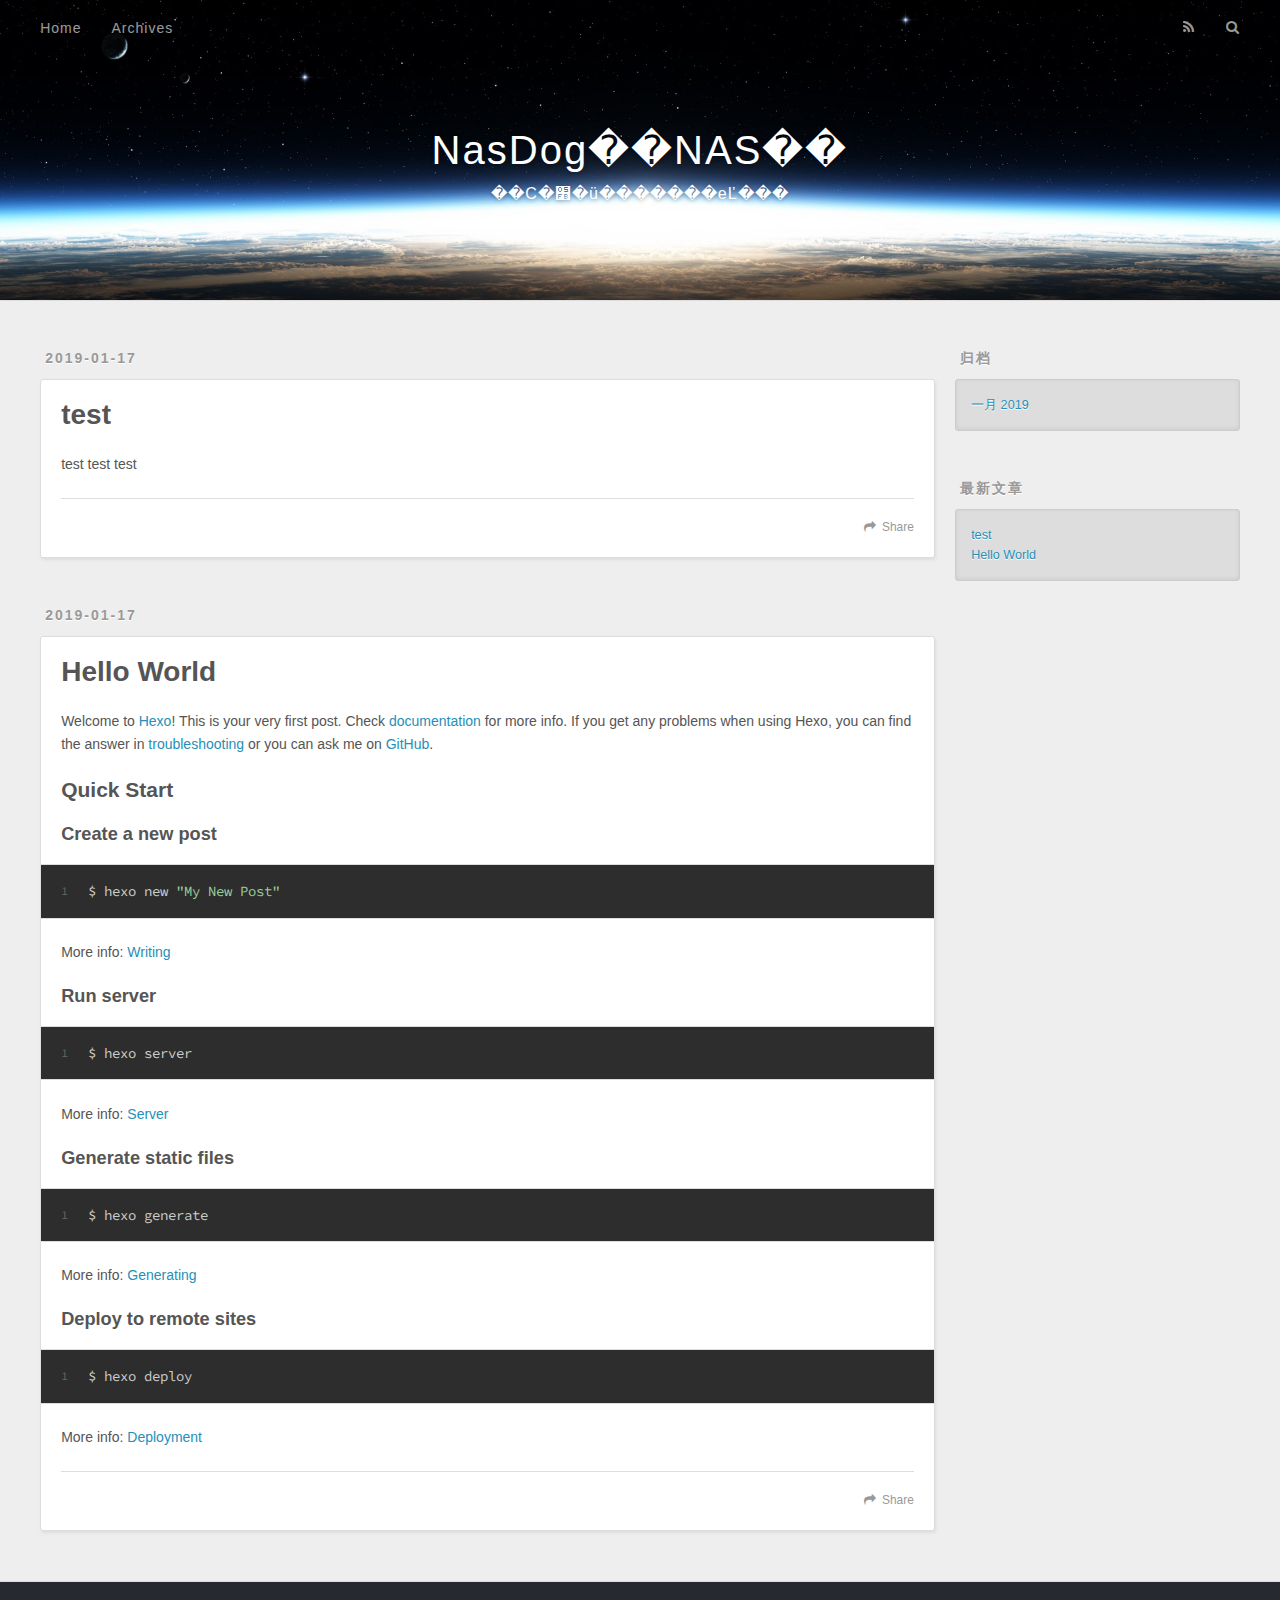
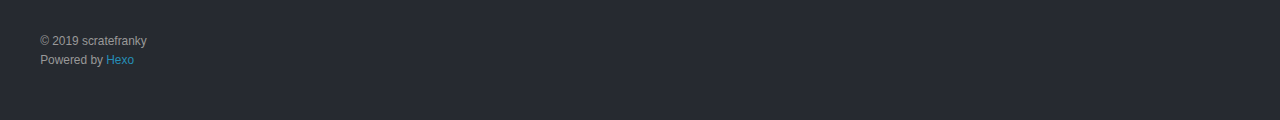
==== index.html @ 762410b3 "Site updated: 2019-01-17 16:33:43" ====
<!DOCTYPE html>
<html>
<head><meta name="generator" content="Hexo 3.8.0">
  <meta charset="utf-8">
  

  
  <title>NasDog��NAS��</title>
  <meta name="viewport" content="width=device-width, initial-scale=1, maximum-scale=1">
  <meta name="description" content="���ƻ��̳̣��������С�׼������������">
<meta name="keywords" content="nasdog��nas����nas">
<meta property="og:type" content="website">
<meta property="og:title" content="NasDog��NAS��">
<meta property="og:url" content="http://yoursite.com/index.html">
<meta property="og:site_name" content="NasDog��NAS��">
<meta property="og:description" content="���ƻ��̳̣��������С�׼������������">
<meta property="og:locale" content="zh-CN">
<meta name="twitter:card" content="summary">
<meta name="twitter:title" content="NasDog��NAS��">
<meta name="twitter:description" content="���ƻ��̳̣��������С�׼������������">
  
    <link rel="alternate" href="/atom.xml" title="NasDog��NAS��" type="application/atom+xml">
  
  
    <link rel="icon" href="/favicon.png">
  
  
    <link href="//fonts.googleapis.com/css?family=Source+Code+Pro" rel="stylesheet" type="text/css">
  
  <link rel="stylesheet" href="/css/style.css">
</head>
</html>
<body>
  <div id="container">
    <div id="wrap">
      <header id="header">
  <div id="banner"></div>
  <div id="header-outer" class="outer">
    <div id="header-title" class="inner">
      <h1 id="logo-wrap">
        <a href="/" id="logo">NasDog��NAS��</a>
      </h1>
      
        <h2 id="subtitle-wrap">
          <a href="/" id="subtitle">��С�׻�ü�������еĽ���</a>
        </h2>
      
    </div>
    <div id="header-inner" class="inner">
      <nav id="main-nav">
        <a id="main-nav-toggle" class="nav-icon"></a>
        
          <a class="main-nav-link" href="/">Home</a>
        
          <a class="main-nav-link" href="/archives">Archives</a>
        
      </nav>
      <nav id="sub-nav">
        
          <a id="nav-rss-link" class="nav-icon" href="/atom.xml" title="RSS Feed"></a>
        
        <a id="nav-search-btn" class="nav-icon" title="搜索"></a>
      </nav>
      <div id="search-form-wrap">
        <form action="//google.com/search" method="get" accept-charset="UTF-8" class="search-form"><input type="search" name="q" class="search-form-input" placeholder="Search"><button type="submit" class="search-form-submit">&#xF002;</button><input type="hidden" name="sitesearch" value="http://yoursite.com"></form>
      </div>
    </div>
  </div>
</header>
      <div class="outer">
        <section id="main">
  
    <article id="post-test" class="article article-type-post" itemscope="" itemprop="blogPost">
  <div class="article-meta">
    <a href="/2019/01/17/test/" class="article-date">
  <time datetime="2019-01-17T08:23:40.000Z" itemprop="datePublished">2019-01-17</time>
</a>
    
  </div>
  <div class="article-inner">
    
    
      <header class="article-header">
        
  
    <h1 itemprop="name">
      <a class="article-title" href="/2019/01/17/test/">test</a>
    </h1>
  

      </header>
    
    <div class="article-entry" itemprop="articleBody">
      
        <p>test  test test</p>

      
    </div>
    <footer class="article-footer">
      <a data-url="http://yoursite.com/2019/01/17/test/" data-id="cjr0cq9950000souqwh4izpw4" class="article-share-link">Share</a>
      
      
    </footer>
  </div>
  
</article>


  
    <article id="post-hello-world" class="article article-type-post" itemscope="" itemprop="blogPost">
  <div class="article-meta">
    <a href="/2019/01/17/hello-world/" class="article-date">
  <time datetime="2019-01-17T07:46:29.695Z" itemprop="datePublished">2019-01-17</time>
</a>
    
  </div>
  <div class="article-inner">
    
    
      <header class="article-header">
        
  
    <h1 itemprop="name">
      <a class="article-title" href="/2019/01/17/hello-world/">Hello World</a>
    </h1>
  

      </header>
    
    <div class="article-entry" itemprop="articleBody">
      
        <p>Welcome to <a href="https://hexo.io/" target="_blank" rel="noopener">Hexo</a>! This is your very first post. Check <a href="https://hexo.io/docs/" target="_blank" rel="noopener">documentation</a> for more info. If you get any problems when using Hexo, you can find the answer in <a href="https://hexo.io/docs/troubleshooting.html" target="_blank" rel="noopener">troubleshooting</a> or you can ask me on <a href="https://github.com/hexojs/hexo/issues" target="_blank" rel="noopener">GitHub</a>.</p>
<h2 id="Quick-Start"><a href="#Quick-Start" class="headerlink" title="Quick Start"></a>Quick Start</h2><h3 id="Create-a-new-post"><a href="#Create-a-new-post" class="headerlink" title="Create a new post"></a>Create a new post</h3><figure class="highlight bash"><table><tr><td class="gutter"><pre><span class="line">1</span><br></pre></td><td class="code"><pre><span class="line">$ hexo new <span class="string">"My New Post"</span></span><br></pre></td></tr></table></figure>
<p>More info: <a href="https://hexo.io/docs/writing.html" target="_blank" rel="noopener">Writing</a></p>
<h3 id="Run-server"><a href="#Run-server" class="headerlink" title="Run server"></a>Run server</h3><figure class="highlight bash"><table><tr><td class="gutter"><pre><span class="line">1</span><br></pre></td><td class="code"><pre><span class="line">$ hexo server</span><br></pre></td></tr></table></figure>
<p>More info: <a href="https://hexo.io/docs/server.html" target="_blank" rel="noopener">Server</a></p>
<h3 id="Generate-static-files"><a href="#Generate-static-files" class="headerlink" title="Generate static files"></a>Generate static files</h3><figure class="highlight bash"><table><tr><td class="gutter"><pre><span class="line">1</span><br></pre></td><td class="code"><pre><span class="line">$ hexo generate</span><br></pre></td></tr></table></figure>
<p>More info: <a href="https://hexo.io/docs/generating.html" target="_blank" rel="noopener">Generating</a></p>
<h3 id="Deploy-to-remote-sites"><a href="#Deploy-to-remote-sites" class="headerlink" title="Deploy to remote sites"></a>Deploy to remote sites</h3><figure class="highlight bash"><table><tr><td class="gutter"><pre><span class="line">1</span><br></pre></td><td class="code"><pre><span class="line">$ hexo deploy</span><br></pre></td></tr></table></figure>
<p>More info: <a href="https://hexo.io/docs/deployment.html" target="_blank" rel="noopener">Deployment</a></p>

      
    </div>
    <footer class="article-footer">
      <a data-url="http://yoursite.com/2019/01/17/hello-world/" data-id="cjr0cnn9v00008ouqiwotmolb" class="article-share-link">Share</a>
      
      
    </footer>
  </div>
  
</article>


  


</section>
        
          <aside id="sidebar">
  
    

  
    

  
    
  
    
  <div class="widget-wrap">
    <h3 class="widget-title">归档</h3>
    <div class="widget">
      <ul class="archive-list"><li class="archive-list-item"><a class="archive-list-link" href="/archives/2019/01/">一月 2019</a></li></ul>
    </div>
  </div>


  
    
  <div class="widget-wrap">
    <h3 class="widget-title">最新文章</h3>
    <div class="widget">
      <ul>
        
          <li>
            <a href="/2019/01/17/test/">test</a>
          </li>
        
          <li>
            <a href="/2019/01/17/hello-world/">Hello World</a>
          </li>
        
      </ul>
    </div>
  </div>

  
</aside>
        
      </div>
      <footer id="footer">
  
  <div class="outer">
    <div id="footer-info" class="inner">
      &copy; 2019 scratefranky<br>
      Powered by <a href="http://hexo.io/" target="_blank">Hexo</a>
    </div>
  </div>
</footer>
    </div>
    <nav id="mobile-nav">
  
    <a href="/" class="mobile-nav-link">Home</a>
  
    <a href="/archives" class="mobile-nav-link">Archives</a>
  
</nav>
    

<script src="//ajax.googleapis.com/ajax/libs/jquery/2.0.3/jquery.min.js"></script>


  <link rel="stylesheet" href="/fancybox/jquery.fancybox.css">
  <script src="/fancybox/jquery.fancybox.pack.js"></script>


<script src="/js/script.js"></script>



  </div>
</body>
</html>
---- css/style.css ----
body {
  width: 100%;
}
body:before,
body:after {
  content: "";
  display: table;
}
body:after {
  clear: both;
}
html,
body,
div,
span,
applet,
object,
iframe,
h1,
h2,
h3,
h4,
h5,
h6,
p,
blockquote,
pre,
a,
abbr,
acronym,
address,
big,
cite,
code,
del,
dfn,
em,
img,
ins,
kbd,
q,
s,
samp,
small,
strike,
strong,
sub,
sup,
tt,
var,
dl,
dt,
dd,
ol,
ul,
li,
fieldset,
form,
label,
legend,
table,
caption,
tbody,
tfoot,
thead,
tr,
th,
td {
  margin: 0;
  padding: 0;
  border: 0;
  outline: 0;
  font-weight: inherit;
  font-style: inherit;
  font-family: inherit;
  font-size: 100%;
  vertical-align: baseline;
}
body {
  line-height: 1;
  color: #000;
  background: #fff;
}
ol,
ul {
  list-style: none;
}
table {
  border-collapse: separate;
  border-spacing: 0;
  vertical-align: middle;
}
caption,
th,
td {
  text-align: left;
  font-weight: normal;
  vertical-align: middle;
}
a img {
  border: none;
}
input,
button {
  margin: 0;
  padding: 0;
}
input::-moz-focus-inner,
button::-moz-focus-inner {
  border: 0;
  padding: 0;
}
@font-face {
  font-family: FontAwesome;
  font-style: normal;
  font-weight: normal;
  src: url("fonts/fontawesome-webfont.eot?v=#4.0.3");
  src: url("fonts/fontawesome-webfont.eot?#iefix&v=#4.0.3") format("embedded-opentype"), url("fonts/fontawesome-webfont.woff?v=#4.0.3") format("woff"), url("fonts/fontawesome-webfont.ttf?v=#4.0.3") format("truetype"), url("fonts/fontawesome-webfont.svg#fontawesomeregular?v=#4.0.3") format("svg");
}
html,
body,
#container {
  height: 100%;
}
body {
  background: #eee;
  font: 14px -apple-system, BlinkMacSystemFont, "Segoe UI", "Roboto", "Oxygen", "Ubuntu", "Cantarell", "Fira Sans", "Droid Sans", "Helvetica Neue", sans-serif;
  -webkit-text-size-adjust: 100%;
}
.outer {
  max-width: 1220px;
  margin: 0 auto;
  padding: 0 20px;
}
.outer:before,
.outer:after {
  content: "";
  display: table;
}
.outer:after {
  clear: both;
}
.inner {
  display: inline;
  float: left;
  width: 98.33333333333333%;
  margin: 0 0.833333333333333%;
}
.left,
.alignleft {
  float: left;
}
.right,
.alignright {
  float: right;
}
.clear {
  clear: both;
}
#container {
  position: relative;
}
.mobile-nav-on {
  overflow: hidden;
}
#wrap {
  height: 100%;
  width: 100%;
  position: absolute;
  top: 0;
  left: 0;
  -webkit-transition: 0.2s ease-out;
  -moz-transition: 0.2s ease-out;
  -ms-transition: 0.2s ease-out;
  transition: 0.2s ease-out;
  z-index: 1;
  background: #eee;
}
.mobile-nav-on #wrap {
  left: 280px;
}
@media screen and (min-width: 768px) {
  #main {
    display: inline;
    float: left;
    width: 73.33333333333333%;
    margin: 0 0.833333333333333%;
  }
}
.article-date,
.article-category-link,
.archive-year,
.widget-title {
  text-decoration: none;
  text-transform: uppercase;
  letter-spacing: 2px;
  color: #999;
  margin-bottom: 1em;
  margin-left: 5px;
  line-height: 1em;
  text-shadow: 0 1px #fff;
  font-weight: bold;
}
.article-inner,
.archive-article-inner {
  background: #fff;
  -webkit-box-shadow: 1px 2px 3px #ddd;
  box-shadow: 1px 2px 3px #ddd;
  border: 1px solid #ddd;
  border-radius: 3px;
}
.article-entry h1,
.widget h1 {
  font-size: 2em;
}
.article-entry h2,
.widget h2 {
  font-size: 1.5em;
}
.article-entry h3,
.widget h3 {
  font-size: 1.3em;
}
.article-entry h4,
.widget h4 {
  font-size: 1.2em;
}
.article-entry h5,
.widget h5 {
  font-size: 1em;
}
.article-entry h6,
.widget h6 {
  font-size: 1em;
  color: #999;
}
.article-entry hr,
.widget hr {
  border: 1px dashed #ddd;
}
.article-entry strong,
.widget strong {
  font-weight: bold;
}
.article-entry em,
.widget em,
.article-entry cite,
.widget cite {
  font-style: italic;
}
.article-entry sup,
.widget sup,
.article-entry sub,
.widget sub {
  font-size: 0.75em;
  line-height: 0;
  position: relative;
  vertical-align: baseline;
}
.article-entry sup,
.widget sup {
  top: -0.5em;
}
.article-entry sub,
.widget sub {
  bottom: -0.2em;
}
.article-entry small,
.widget small {
  font-size: 0.85em;
}
.article-entry acronym,
.widget acronym,
.article-entry abbr,
.widget abbr {
  border-bottom: 1px dotted;
}
.article-entry ul,
.widget ul,
.article-entry ol,
.widget ol,
.article-entry dl,
.widget dl {
  margin: 0 20px;
  line-height: 1.6em;
}
.article-entry ul ul,
.widget ul ul,
.article-entry ol ul,
.widget ol ul,
.article-entry ul ol,
.widget ul ol,
.article-entry ol ol,
.widget ol ol {
  margin-top: 0;
  margin-bottom: 0;
}
.article-entry ul,
.widget ul {
  list-style: disc;
}
.article-entry ol,
.widget ol {
  list-style: decimal;
}
.article-entry dt,
.widget dt {
  font-weight: bold;
}
#header {
  height: 300px;
  position: relative;
  border-bottom: 1px solid #ddd;
}
#header:before,
#header:after {
  content: "";
  position: absolute;
  left: 0;
  right: 0;
  height: 40px;
}
#header:before {
  top: 0;
  background: -webkit-linear-gradient(rgba(0,0,0,0.2), transparent);
  background: -moz-linear-gradient(rgba(0,0,0,0.2), transparent);
  background: -ms-linear-gradient(rgba(0,0,0,0.2), transparent);
  background: linear-gradient(rgba(0,0,0,0.2), transparent);
}
#header:after {
  bottom: 0;
  background: -webkit-linear-gradient(transparent, rgba(0,0,0,0.2));
  background: -moz-linear-gradient(transparent, rgba(0,0,0,0.2));
  background: -ms-linear-gradient(transparent, rgba(0,0,0,0.2));
  background: linear-gradient(transparent, rgba(0,0,0,0.2));
}
#header-outer {
  height: 100%;
  position: relative;
}
#header-inner {
  position: relative;
  overflow: hidden;
}
#banner {
  position: absolute;
  top: 0;
  left: 0;
  width: 100%;
  height: 100%;
  background: url("images/banner.jpg") center #000;
  -webkit-background-size: cover;
  -moz-background-size: cover;
  background-size: cover;
  z-index: -1;
}
#header-title {
  text-align: center;
  height: 40px;
  position: absolute;
  top: 50%;
  left: 0;
  margin-top: -20px;
}
#logo,
#subtitle {
  text-decoration: none;
  color: #fff;
  font-weight: 300;
  text-shadow: 0 1px 4px rgba(0,0,0,0.3);
}
#logo {
  font-size: 40px;
  line-height: 40px;
  letter-spacing: 2px;
}
#subtitle {
  font-size: 16px;
  line-height: 16px;
  letter-spacing: 1px;
}
#subtitle-wrap {
  margin-top: 16px;
}
#main-nav {
  float: left;
  margin-left: -15px;
}
.nav-icon,
.main-nav-link {
  float: left;
  color: #fff;
  opacity: 0.6;
  text-decoration: none;
  text-shadow: 0 1px rgba(0,0,0,0.2);
  -webkit-transition: opacity 0.2s;
  -moz-transition: opacity 0.2s;
  -ms-transition: opacity 0.2s;
  transition: opacity 0.2s;
  display: block;
  padding: 20px 15px;
}
.nav-icon:hover,
.main-nav-link:hover {
  opacity: 1;
}
.nav-icon {
  font-family: FontAwesome;
  text-align: center;
  font-size: 14px;
  width: 14px;
  height: 14px;
  padding: 20px 15px;
  position: relative;
  cursor: pointer;
}
.main-nav-link {
  font-weight: 300;
  letter-spacing: 1px;
}
@media screen and (max-width: 479px) {
  .main-nav-link {
    display: none;
  }
}
#main-nav-toggle {
  display: none;
}
#main-nav-toggle:before {
  content: "\f0c9";
}
@media screen and (max-width: 479px) {
  #main-nav-toggle {
    display: block;
  }
}
#sub-nav {
  float: right;
  margin-right: -15px;
}
#nav-rss-link:before {
  content: "\f09e";
}
#nav-search-btn:before {
  content: "\f002";
}
#search-form-wrap {
  position: absolute;
  top: 15px;
  width: 150px;
  height: 30px;
  right: -150px;
  opacity: 0;
  -webkit-transition: 0.2s ease-out;
  -moz-transition: 0.2s ease-out;
  -ms-transition: 0.2s ease-out;
  transition: 0.2s ease-out;
}
#search-form-wrap.on {
  opacity: 1;
  right: 0;
}
@media screen and (max-width: 479px) {
  #search-form-wrap {
    width: 100%;
    right: -100%;
  }
}
.search-form {
  position: absolute;
  top: 0;
  left: 0;
  right: 0;
  background: #fff;
  padding: 5px 15px;
  border-radius: 15px;
  -webkit-box-shadow: 0 0 10px rgba(0,0,0,0.3);
  box-shadow: 0 0 10px rgba(0,0,0,0.3);
}
.search-form-input {
  border: none;
  background: none;
  color: #555;
  width: 100%;
  font: 13px -apple-system, BlinkMacSystemFont, "Segoe UI", "Roboto", "Oxygen", "Ubuntu", "Cantarell", "Fira Sans", "Droid Sans", "Helvetica Neue", sans-serif;
  outline: none;
}
.search-form-input::-webkit-search-results-decoration,
.search-form-input::-webkit-search-cancel-button {
  -webkit-appearance: none;
}
.search-form-submit {
  position: absolute;
  top: 50%;
  right: 10px;
  margin-top: -7px;
  font: 13px FontAwesome;
  border: none;
  background: none;
  color: #bbb;
  cursor: pointer;
}
.search-form-submit:hover,
.search-form-submit:focus {
  color: #777;
}
.article {
  margin: 50px 0;
}
.article-inner {
  overflow: hidden;
}
.article-meta:before,
.article-meta:after {
  content: "";
  display: table;
}
.article-meta:after {
  clear: both;
}
.article-date {
  float: left;
}
.article-category {
  float: left;
  line-height: 1em;
  color: #ccc;
  text-shadow: 0 1px #fff;
  margin-left: 8px;
}
.article-category:before {
  content: "\2022";
}
.article-category-link {
  margin: 0 12px 1em;
}
.article-header {
  padding: 20px 20px 0;
}
.article-title {
  text-decoration: none;
  font-size: 2em;
  font-weight: bold;
  color: #555;
  line-height: 1.1em;
  -webkit-transition: color 0.2s;
  -moz-transition: color 0.2s;
  -ms-transition: color 0.2s;
  transition: color 0.2s;
}
a.article-title:hover {
  color: #258fb8;
}
.article-entry {
  color: #555;
  padding: 0 20px;
}
.article-entry:before,
.article-entry:after {
  content: "";
  display: table;
}
.article-entry:after {
  clear: both;
}
.article-entry p,
.article-entry table {
  line-height: 1.6em;
  margin: 1.6em 0;
}
.article-entry h1,
.article-entry h2,
.article-entry h3,
.article-entry h4,
.article-entry h5,
.article-entry h6 {
  font-weight: bold;
}
.article-entry h1,
.article-entry h2,
.article-entry h3,
.article-entry h4,
.article-entry h5,
.article-entry h6 {
  line-height: 1.1em;
  margin: 1.1em 0;
}
.article-entry a {
  color: #258fb8;
  text-decoration: none;
}
.article-entry a:hover {
  text-decoration: underline;
}
.article-entry ul,
.article-entry ol,
.article-entry dl {
  margin-top: 1.6em;
  margin-bottom: 1.6em;
}
.article-entry img,
.article-entry video {
  max-width: 100%;
  height: auto;
  display: block;
  margin: auto;
}
.article-entry iframe {
  border: none;
}
.article-entry table {
  width: 100%;
  border-collapse: collapse;
  border-spacing: 0;
}
.article-entry th {
  font-weight: bold;
  border-bottom: 3px solid #ddd;
  padding-bottom: 0.5em;
}
.article-entry td {
  border-bottom: 1px solid #ddd;
  padding: 10px 0;
}
.article-entry blockquote {
  font-family: Georgia, "Times New Roman", serif;
  font-size: 1.4em;
  margin: 1.6em 20px;
  text-align: center;
}
.article-entry blockquote footer {
  font-size: 14px;
  margin: 1.6em 0;
  font-family: -apple-system, BlinkMacSystemFont, "Segoe UI", "Roboto", "Oxygen", "Ubuntu", "Cantarell", "Fira Sans", "Droid Sans", "Helvetica Neue", sans-serif;
}
.article-entry blockquote footer cite:before {
  content: "—";
  padding: 0 0.5em;
}
.article-entry .pullquote {
  text-align: left;
  width: 45%;
  margin: 0;
}
.article-entry .pullquote.left {
  margin-left: 0.5em;
  margin-right: 1em;
}
.article-entry .pullquote.right {
  margin-right: 0.5em;
  margin-left: 1em;
}
.article-entry .caption {
  color: #999;
  display: block;
  font-size: 0.9em;
  margin-top: 0.5em;
  position: relative;
  text-align: center;
}
.article-entry .video-container {
  position: relative;
  padding-top: 56.25%;
  height: 0;
  overflow: hidden;
}
.article-entry .video-container iframe,
.article-entry .video-container object,
.article-entry .video-container embed {
  position: absolute;
  top: 0;
  left: 0;
  width: 100%;
  height: 100%;
  margin-top: 0;
}
.article-more-link a {
  display: inline-block;
  line-height: 1em;
  padding: 6px 15px;
  border-radius: 15px;
  background: #eee;
  color: #999;
  text-shadow: 0 1px #fff;
  text-decoration: none;
}
.article-more-link a:hover {
  background: #258fb8;
  color: #fff;
  text-decoration: none;
  text-shadow: 0 1px #1e7293;
}
.article-footer {
  font-size: 0.85em;
  line-height: 1.6em;
  border-top: 1px solid #ddd;
  padding-top: 1.6em;
  margin: 0 20px 20px;
}
.article-footer:before,
.article-footer:after {
  content: "";
  display: table;
}
.article-footer:after {
  clear: both;
}
.article-footer a {
  color: #999;
  text-decoration: none;
}
.article-footer a:hover {
  color: #555;
}
.article-tag-list-item {
  float: left;
  margin-right: 10px;
}
.article-tag-list-link:before {
  content: "#";
}
.article-comment-link {
  float: right;
}
.article-comment-link:before {
  content: "\f075";
  font-family: FontAwesome;
  padding-right: 8px;
}
.article-share-link {
  cursor: pointer;
  float: right;
  margin-left: 20px;
}
.article-share-link:before {
  content: "\f064";
  font-family: FontAwesome;
  padding-right: 6px;
}
#article-nav {
  position: relative;
}
#article-nav:before,
#article-nav:after {
  content: "";
  display: table;
}
#article-nav:after {
  clear: both;
}
@media screen and (min-width: 768px) {
  #article-nav {
    margin: 50px 0;
  }
  #article-nav:before {
    width: 8px;
    height: 8px;
    position: absolute;
    top: 50%;
    left: 50%;
    margin-top: -4px;
    margin-left: -4px;
    content: "";
    border-radius: 50%;
    background: #ddd;
    -webkit-box-shadow: 0 1px 2px #fff;
    box-shadow: 0 1px 2px #fff;
  }
}
.article-nav-link-wrap {
  text-decoration: none;
  text-shadow: 0 1px #fff;
  color: #999;
  -webkit-box-sizing: border-box;
  -moz-box-sizing: border-box;
  box-sizing: border-box;
  margin-top: 50px;
  text-align: center;
  display: block;
}
.article-nav-link-wrap:hover {
  color: #555;
}
@media screen and (min-width: 768px) {
  .article-nav-link-wrap {
    width: 50%;
    margin-top: 0;
  }
}
@media screen and (min-width: 768px) {
  #article-nav-newer {
    float: left;
    text-align: right;
    padding-right: 20px;
  }
}
@media screen and (min-width: 768px) {
  #article-nav-older {
    float: right;
    text-align: left;
    padding-left: 20px;
  }
}
.article-nav-caption {
  text-transform: uppercase;
  letter-spacing: 2px;
  color: #ddd;
  line-height: 1em;
  font-weight: bold;
}
#article-nav-newer .article-nav-caption {
  margin-right: -2px;
}
.article-nav-title {
  font-size: 0.85em;
  line-height: 1.6em;
  margin-top: 0.5em;
}
.article-share-box {
  position: absolute;
  display: none;
  background: #fff;
  -webkit-box-shadow: 1px 2px 10px rgba(0,0,0,0.2);
  box-shadow: 1px 2px 10px rgba(0,0,0,0.2);
  border-radius: 3px;
  margin-left: -145px;
  overflow: hidden;
  z-index: 1;
}
.article-share-box.on {
  display: block;
}
.article-share-input {
  width: 100%;
  background: none;
  -webkit-box-sizing: border-box;
  -moz-box-sizing: border-box;
  box-sizing: border-box;
  font: 14px -apple-system, BlinkMacSystemFont, "Segoe UI", "Roboto", "Oxygen", "Ubuntu", "Cantarell", "Fira Sans", "Droid Sans", "Helvetica Neue", sans-serif;
  padding: 0 15px;
  color: #555;
  outline: none;
  border: 1px solid #ddd;
  border-radius: 3px 3px 0 0;
  height: 36px;
  line-height: 36px;
}
.article-share-links {
  background: #eee;
}
.article-share-links:before,
.article-share-links:after {
  content: "";
  display: table;
}
.article-share-links:after {
  clear: both;
}
.article-share-twitter,
.article-share-facebook,
.article-share-pinterest,
.article-share-google {
  width: 50px;
  height: 36px;
  display: block;
  float: left;
  position: relative;
  color: #999;
  text-shadow: 0 1px #fff;
}
.article-share-twitter:before,
.article-share-facebook:before,
.article-share-pinterest:before,
.article-share-google:before {
  font-size: 20px;
  font-family: FontAwesome;
  width: 20px;
  height: 20px;
  position: absolute;
  top: 50%;
  left: 50%;
  margin-top: -10px;
  margin-left: -10px;
  text-align: center;
}
.article-share-twitter:hover,
.article-share-facebook:hover,
.article-share-pinterest:hover,
.article-share-google:hover {
  color: #fff;
}
.article-share-twitter:before {
  content: "\f099";
}
.article-share-twitter:hover {
  background: #00aced;
  text-shadow: 0 1px #008abe;
}
.article-share-facebook:before {
  content: "\f09a";
}
.article-share-facebook:hover {
  background: #3b5998;
  text-shadow: 0 1px #2f477a;
}
.article-share-pinterest:before {
  content: "\f0d2";
}
.article-share-pinterest:hover {
  background: #cb2027;
  text-shadow: 0 1px #a21a1f;
}
.article-share-google:before {
  content: "\f0d5";
}
.article-share-google:hover {
  background: #dd4b39;
  text-shadow: 0 1px #be3221;
}
.article-gallery {
  background: #000;
  position: relative;
}
.article-gallery-photos {
  position: relative;
  overflow: hidden;
}
.article-gallery-img {
  display: none;
  max-width: 100%;
}
.article-gallery-img:first-child {
  display: block;
}
.article-gallery-img.loaded {
  position: absolute;
  display: block;
}
.article-gallery-img img {
  display: block;
  max-width: 100%;
  margin: 0 auto;
}
#comments {
  background: #fff;
  -webkit-box-shadow: 1px 2px 3px #ddd;
  box-shadow: 1px 2px 3px #ddd;
  padding: 20px;
  border: 1px solid #ddd;
  border-radius: 3px;
  margin: 50px 0;
}
#comments a {
  color: #258fb8;
}
.archives-wrap {
  margin: 50px 0;
}
.archives:before,
.archives:after {
  content: "";
  display: table;
}
.archives:after {
  clear: both;
}
.archive-year-wrap {
  margin-bottom: 1em;
}
.archives {
  -webkit-column-gap: 10px;
  -moz-column-gap: 10px;
  column-gap: 10px;
}
@media screen and (min-width: 480px) and (max-width: 767px) {
  .archives {
    -webkit-column-count: 2;
    -moz-column-count: 2;
    column-count: 2;
  }
}
@media screen and (min-width: 768px) {
  .archives {
    -webkit-column-count: 3;
    -moz-column-count: 3;
    column-count: 3;
  }
}
.archive-article {
  -webkit-column-break-inside: avoid;
  page-break-inside: avoid;
  overflow: hidden;
  break-inside: avoid-column;
}
.archive-article-inner {
  padding: 10px;
  margin-bottom: 15px;
}
.archive-article-title {
  text-decoration: none;
  font-weight: bold;
  color: #555;
  -webkit-transition: color 0.2s;
  -moz-transition: color 0.2s;
  -ms-transition: color 0.2s;
  transition: color 0.2s;
  line-height: 1.6em;
}
.archive-article-title:hover {
  color: #258fb8;
}
.archive-article-footer {
  margin-top: 1em;
}
.archive-article-date {
  color: #999;
  text-decoration: none;
  font-size: 0.85em;
  line-height: 1em;
  margin-bottom: 0.5em;
  display: block;
}
#page-nav {
  margin: 50px auto;
  background: #fff;
  -webkit-box-shadow: 1px 2px 3px #ddd;
  box-shadow: 1px 2px 3px #ddd;
  border: 1px solid #ddd;
  border-radius: 3px;
  text-align: center;
  color: #999;
  overflow: hidden;
}
#page-nav:before,
#page-nav:after {
  content: "";
  display: table;
}
#page-nav:after {
  clear: both;
}
#page-nav a,
#page-nav span {
  padding: 10px 20px;
  line-height: 1;
  height: 2ex;
}
#page-nav a {
  color: #999;
  text-decoration: none;
}
#page-nav a:hover {
  background: #999;
  color: #fff;
}
#page-nav .prev {
  float: left;
}
#page-nav .next {
  float: right;
}
#page-nav .page-number {
  display: inline-block;
}
@media screen and (max-width: 479px) {
  #page-nav .page-number {
    display: none;
  }
}
#page-nav .current {
  color: #555;
  font-weight: bold;
}
#page-nav .space {
  color: #ddd;
}
#footer {
  background: #262a30;
  padding: 50px 0;
  border-top: 1px solid #ddd;
  color: #999;
}
#footer a {
  color: #258fb8;
  text-decoration: none;
}
#footer a:hover {
  text-decoration: underline;
}
#footer-info {
  line-height: 1.6em;
  font-size: 0.85em;
}
.article-entry pre,
.article-entry .highlight {
  background: #2d2d2d;
  margin: 0 -20px;
  padding: 15px 20px;
  border-style: solid;
  border-color: #ddd;
  border-width: 1px 0;
  overflow: auto;
  color: #ccc;
  line-height: 22.400000000000002px;
}
.article-entry .highlight .gutter pre,
.article-entry .gist .gist-file .gist-data .line-numbers {
  color: #666;
  font-size: 0.85em;
}
.article-entry pre,
.article-entry code {
  font-family: "Source Code Pro", Consolas, Monaco, Menlo, Consolas, monospace;
}
.article-entry code {
  background: #eee;
  text-shadow: 0 1px #fff;
  padding: 0 0.3em;
}
.article-entry pre code {
  background: none;
  text-shadow: none;
  padding: 0;
}
.article-entry .highlight pre {
  border: none;
  margin: 0;
  padding: 0;
}
.article-entry .highlight table {
  margin: 0;
  width: auto;
}
.article-entry .highlight td {
  border: none;
  padding: 0;
}
.article-entry .highlight figcaption {
  font-size: 0.85em;
  color: #999;
  line-height: 1em;
  margin-bottom: 1em;
}
.article-entry .highlight figcaption:before,
.article-entry .highlight figcaption:after {
  content: "";
  display: table;
}
.article-entry .highlight figcaption:after {
  clear: both;
}
.article-entry .highlight figcaption a {
  float: right;
}
.article-entry .highlight .gutter pre {
  text-align: right;
  padding-right: 20px;
}
.article-entry .highlight .line {
  height: 22.400000000000002px;
}
.article-entry .highlight .line.marked {
  background: #515151;
}
.article-entry .gist {
  margin: 0 -20px;
  border-style: solid;
  border-color: #ddd;
  border-width: 1px 0;
  background: #2d2d2d;
  padding: 15px 20px 15px 0;
}
.article-entry .gist .gist-file {
  border: none;
  font-family: "Source Code Pro", Consolas, Monaco, Menlo, Consolas, monospace;
  margin: 0;
}
.article-entry .gist .gist-file .gist-data {
  background: none;
  border: none;
}
.article-entry .gist .gist-file .gist-data .line-numbers {
  background: none;
  border: none;
  padding: 0 20px 0 0;
}
.article-entry .gist .gist-file .gist-data .line-data {
  padding: 0 !important;
}
.article-entry .gist .gist-file .highlight {
  margin: 0;
  padding: 0;
  border: none;
}
.article-entry .gist .gist-file .gist-meta {
  background: #2d2d2d;
  color: #999;
  font: 0.85em -apple-system, BlinkMacSystemFont, "Segoe UI", "Roboto", "Oxygen", "Ubuntu", "Cantarell", "Fira Sans", "Droid Sans", "Helvetica Neue", sans-serif;
  text-shadow: 0 0;
  padding: 0;
  margin-top: 1em;
  margin-left: 20px;
}
.article-entry .gist .gist-file .gist-meta a {
  color: #258fb8;
  font-weight: normal;
}
.article-entry .gist .gist-file .gist-meta a:hover {
  text-decoration: underline;
}
pre .comment,
pre .title {
  color: #999;
}
pre .variable,
pre .attribute,
pre .tag,
pre .regexp,
pre .ruby .constant,
pre .xml .tag .title,
pre .xml .pi,
pre .xml .doctype,
pre .html .doctype,
pre .css .id,
pre .css .class,
pre .css .pseudo {
  color: #f2777a;
}
pre .number,
pre .preprocessor,
pre .built_in,
pre .literal,
pre .params,
pre .constant {
  color: #f99157;
}
pre .class,
pre .ruby .class .title,
pre .css .rules .attribute {
  color: #9c9;
}
pre .string,
pre .value,
pre .inheritance,
pre .header,
pre .ruby .symbol,
pre .xml .cdata {
  color: #9c9;
}
pre .css .hexcolor {
  color: #6cc;
}
pre .function,
pre .python .decorator,
pre .python .title,
pre .ruby .function .title,
pre .ruby .title .keyword,
pre .perl .sub,
pre .javascript .title,
pre .coffeescript .title {
  color: #69c;
}
pre .keyword,
pre .javascript .function {
  color: #c9c;
}
@media screen and (max-width: 479px) {
  #mobile-nav {
    position: absolute;
    top: 0;
    left: 0;
    width: 280px;
    height: 100%;
    background: #191919;
    border-right: 1px solid #fff;
  }
}
@media screen and (max-width: 479px) {
  .mobile-nav-link {
    display: block;
    color: #999;
    text-decoration: none;
    padding: 15px 20px;
    font-weight: bold;
  }
  .mobile-nav-link:hover {
    color: #fff;
  }
}
@media screen and (min-width: 768px) {
  #sidebar {
    display: inline;
    float: left;
    width: 23.333333333333332%;
    margin: 0 0.833333333333333%;
  }
}
.widget-wrap {
  margin: 50px 0;
}
.widget {
  color: #777;
  text-shadow: 0 1px #fff;
  background: #ddd;
  -webkit-box-shadow: 0 -1px 4px #ccc inset;
  box-shadow: 0 -1px 4px #ccc inset;
  border: 1px solid #ccc;
  padding: 15px;
  border-radius: 3px;
}
.widget a {
  color: #258fb8;
  text-decoration: none;
}
.widget a:hover {
  text-decoration: underline;
}
.widget ul ul,
.widget ol ul,
.widget dl ul,
.widget ul ol,
.widget ol ol,
.widget dl ol,
.widget ul dl,
.widget ol dl,
.widget dl dl {
  margin-left: 15px;
  list-style: disc;
}
.widget {
  line-height: 1.6em;
  word-wrap: break-word;
  font-size: 0.9em;
}
.widget ul,
.widget ol {
  list-style: none;
  margin: 0;
}
.widget ul ul,
.widget ol ul,
.widget ul ol,
.widget ol ol {
  margin: 0 20px;
}
.widget ul ul,
.widget ol ul {
  list-style: disc;
}
.widget ul ol,
.widget ol ol {
  list-style: decimal;
}
.category-list-count,
.tag-list-count,
.archive-list-count {
  padding-left: 5px;
  color: #999;
  font-size: 0.85em;
}
.category-list-count:before,
.tag-list-count:before,
.archive-list-count:before {
  content: "(";
}
.category-list-count:after,
.tag-list-count:after,
.archive-list-count:after {
  content: ")";
}
.tagcloud a {
  margin-right: 5px;
  display: inline-block;
}
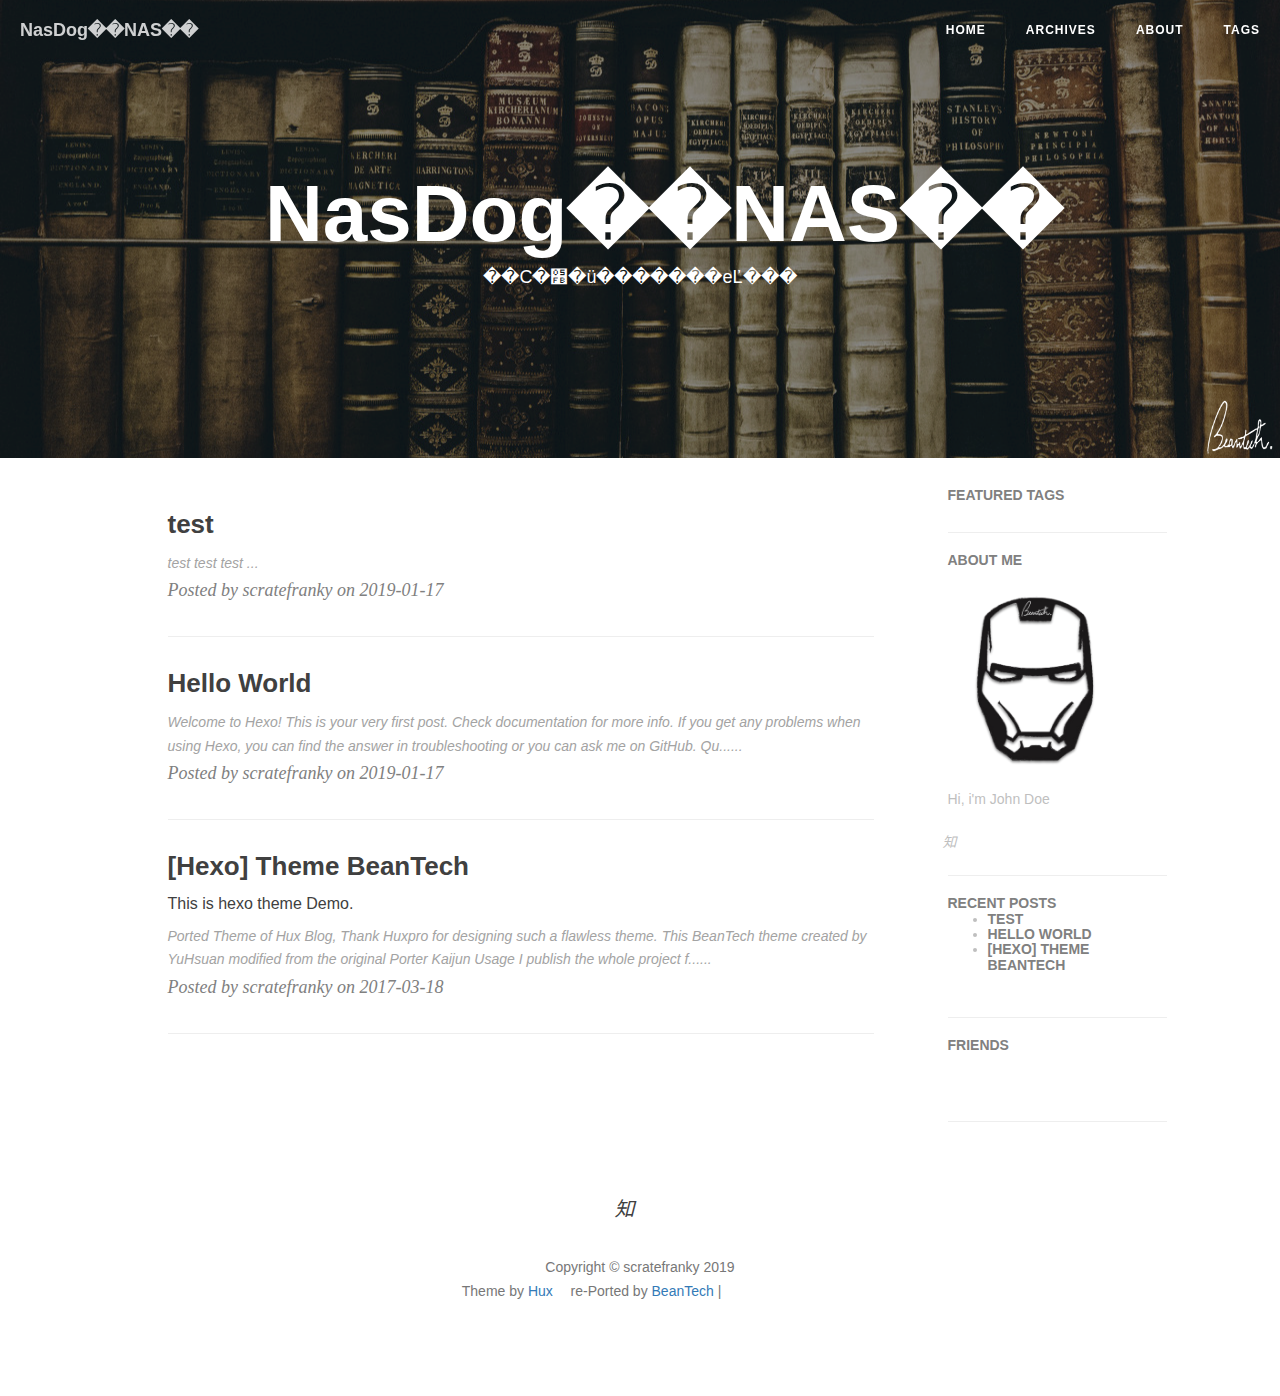
==== commit 6fe71d88: "Site updated: 2019-01-17 17:46:43" ====
--- a/index.html
+++ b/index.html
@@ -1,233 +1,588 @@
 <!DOCTYPE html>
-<html>
+<html lang="en">
+
+<!-- Head tag -->
 <head><meta name="generator" content="Hexo 3.8.0">
-  <meta charset="utf-8">
-  
-
-  
-  <title>NasDog��NAS��</title>
-  <meta name="viewport" content="width=device-width, initial-scale=1, maximum-scale=1">
-  <meta name="description" content="���ƻ��̳̣��������С�׼������������">
-<meta name="keywords" content="nasdog��nas����nas">
-<meta property="og:type" content="website">
-<meta property="og:title" content="NasDog��NAS��">
-<meta property="og:url" content="http://yoursite.com/index.html">
-<meta property="og:site_name" content="NasDog��NAS��">
-<meta property="og:description" content="���ƻ��̳̣��������С�׼������������">
-<meta property="og:locale" content="zh-CN">
-<meta name="twitter:card" content="summary">
-<meta name="twitter:title" content="NasDog��NAS��">
-<meta name="twitter:description" content="���ƻ��̳̣��������С�׼������������">
-  
-    <link rel="alternate" href="/atom.xml" title="NasDog��NAS��" type="application/atom+xml">
-  
-  
-    <link rel="icon" href="/favicon.png">
-  
-  
-    <link href="//fonts.googleapis.com/css?family=Source+Code+Pro" rel="stylesheet" type="text/css">
-  
-  <link rel="stylesheet" href="/css/style.css">
+    <meta charset="utf-8">
+    <meta http-equiv="X-UA-Compatible" content="IE=edge">
+    <meta name="google-site-verification" content="xBT4GhYoi5qRD5tr338pgPM5OWHHIDR6mNg1a3euekI">
+    <meta name="viewport" content="width=device-width, initial-scale=1">
+    <meta name="description" content="���ƻ��̳̣��������С�׼������������">
+    <meta name="keyword" content="��Ⱥ�ͣ�nasdog��nas����nas">
+    <link rel="shortcut icon" href="/img/ironman-draw.png">
+    <!-- Place this tag in your head or just before your close body tag. -->
+    <script async defer src="https://buttons.github.io/buttons.js"></script>
+    <title>
+        
+          NasDog | NAS��
+        
+    </title>
+
+    <link rel="canonical" href="http://nasdog.cn/">
+
+    <!-- Bootstrap Core CSS -->
+    <link rel="stylesheet" href="/css/bootstrap.min.css">
+
+    <!-- Custom CSS --> 
+    <link rel="stylesheet" href="/css/beantech.min.css">
+    
+    <!-- Pygments Highlight CSS -->
+    <link rel="stylesheet" href="/css/highlight.css">
+
+    <link rel="stylesheet" href="/css/widget.css">
+
+    <link rel="stylesheet" href="/css/rocket.css">
+
+    <link rel="stylesheet" href="/css/signature.css">
+
+    <link rel="stylesheet" href="/css/toc.css">
+
+    <!-- Custom Fonts -->
+    <!-- <link href="https://maxcdn.bootstrapcdn.com/font-awesome/4.3.0/css/font-awesome.min.css" rel="stylesheet" type="text/css"> -->
+    <!-- Hux change font-awesome CDN to qiniu -->
+    <link href="https://cdn.staticfile.org/font-awesome/4.5.0/css/font-awesome.min.css" rel="stylesheet" type="text/css">
+
+
+    <!-- Hux Delete, sad but pending in China
+    <link href='http://fonts.googleapis.com/css?family=Lora:400,700,400italic,700italic' rel='stylesheet' type='text/css'>
+    <link href='http://fonts.googleapis.com/css?family=Open+Sans:300italic,400italic,600italic,700italic,800italic,400,300,600,700,800' rel='stylesheet' type='text/
+    css'>
+    -->
+
+
+    <!-- HTML5 Shim and Respond.js IE8 support of HTML5 elements and media queries -->
+    <!-- WARNING: Respond.js doesn't work if you view the page via file:// -->
+    <!--[if lt IE 9]>
+        <script src="https://oss.maxcdn.com/libs/html5shiv/3.7.0/html5shiv.js"></script>
+        <script src="https://oss.maxcdn.com/libs/respond.js/1.4.2/respond.min.js"></script>
+    <![endif]-->
+
+    <!-- ga & ba script hoook -->
+    <script></script>
 </head>
+
+
+<!-- hack iOS CSS :active style -->
+<body ontouchstart="">
+	<!-- Modified by Yu-Hsuan Yen -->
+<!-- Post Header -->
+<style type="text/css">
+    header.intro-header{
+        
+            background-image: url('/img/header_img/home-bg-2-dark.png') 
+            /*config*/
+        
+    }
+    
+    #signature{
+        background-image: url('/img/signature/BeanTechSign-white.png');
+    }
+    
+</style>
+
+<header class="intro-header">
+    <!-- Signature -->
+    <div id="signature">
+        <div class="container">
+            <div class="row">
+                <div class="col-lg-8 col-lg-offset-2 col-md-10 col-md-offset-1">
+                
+                    <div class="site-heading">
+                        <h1>NasDog��NAS��</h1>
+                        <!--<hr class="small">-->
+                        <span class="subheading">��С�׻�ü�������еĽ���</span>
+                    </div>
+                
+
+
+                </div>
+            </div>
+        </div>
+    </div>
+</header>
+
+	
+    <!-- Navigation -->
+<nav class="navbar navbar-default navbar-custom navbar-fixed-top">
+    <div class="container-fluid">
+        <!-- Brand and toggle get grouped for better mobile display -->
+        <div class="navbar-header page-scroll">
+            <button type="button" class="navbar-toggle">
+                <span class="sr-only">Toggle navigation</span>
+                <span class="icon-bar"></span>
+                <span class="icon-bar"></span>
+                <span class="icon-bar"></span>
+            </button>
+            <a class="navbar-brand" href="/">NasDog��NAS��</a>
+        </div>
+
+        <!-- Collect the nav links, forms, and other content for toggling -->
+        <!-- Known Issue, found by Hux:
+            <nav>'s height woule be hold on by its content.
+            so, when navbar scale out, the <nav> will cover tags.
+            also mask any touch event of tags, unfortunately.
+        -->
+        <div id="huxblog_navbar">
+            <div class="navbar-collapse">
+                <ul class="nav navbar-nav navbar-right">
+                    <li>
+                        <a href="/">Home</a>
+                    </li>
+
+                    
+
+                        
+                    
+
+                        
+                        <li>
+                            <a href="/archive/">Archives</a>
+                        </li>
+                        
+                    
+
+                        
+                        <li>
+                            <a href="/about/">About</a>
+                        </li>
+                        
+                    
+
+                        
+                        <li>
+                            <a href="/tags/">Tags</a>
+                        </li>
+                        
+                    
+                    
+                </ul>
+            </div>
+        </div>
+        <!-- /.navbar-collapse -->
+    </div>
+    <!-- /.container -->
+</nav>
+<script>
+    // Drop Bootstarp low-performance Navbar
+    // Use customize navbar with high-quality material design animation
+    // in high-perf jank-free CSS3 implementation
+    var $body   = document.body;
+    var $toggle = document.querySelector('.navbar-toggle');
+    var $navbar = document.querySelector('#huxblog_navbar');
+    var $collapse = document.querySelector('.navbar-collapse');
+
+    $toggle.addEventListener('click', handleMagic)
+    function handleMagic(e){
+        if ($navbar.className.indexOf('in') > 0) {
+        // CLOSE
+            $navbar.className = " ";
+            // wait until animation end.
+            setTimeout(function(){
+                // prevent frequently toggle
+                if($navbar.className.indexOf('in') < 0) {
+                    $collapse.style.height = "0px"
+                }
+            },400)
+        }else{
+        // OPEN
+            $collapse.style.height = "auto"
+            $navbar.className += " in";
+        }
+    }
+</script>
+
+
+    <!-- Main Content -->
+    <!-- Main Content -->
+<div class="container">
+    <div class="row">
+        
+
+<!-- USE SIDEBAR -->
+    <!-- Post Container -->
+            <div class="
+                col-lg-8 col-lg-offset-1
+                col-md-8 col-md-offset-1
+                col-sm-12
+                col-xs-12
+                post-container
+            ">
+            
+                <!-- Main Content -->
+
+
+<div class="post-preview">
+
+    <a href="/2019/01/17/test/">
+        <h2 class="post-title">
+            test
+        </h2>
+        <h3 class="post-subtitle">
+            
+        </h3>
+        <div class="post-content-preview">
+            test  test test
+...
+        </div>
+    </a>
+    
+        <p class="post-meta">
+            Posted by scratefranky on
+            2019-01-17
+        </p>
+    
+
+</div>
+<hr>
+
+<div class="post-preview">
+
+    <a href="/2019/01/17/hello-world/">
+        <h2 class="post-title">
+            Hello World
+        </h2>
+        <h3 class="post-subtitle">
+            
+        </h3>
+        <div class="post-content-preview">
+            Welcome to Hexo! This is your very first post. Check documentation for more info. If you get any problems when using Hexo, you can find the answer in troubleshooting or you can ask me on GitHub.
+Qu......
+        </div>
+    </a>
+    
+        <p class="post-meta">
+            Posted by scratefranky on
+            2019-01-17
+        </p>
+    
+
+</div>
+<hr>
+
+<div class="post-preview">
+
+    <a href="/2017/03/18/hexo-theme-beantech/">
+        <h2 class="post-title">
+            [Hexo] Theme BeanTech
+        </h2>
+        <h3 class="post-subtitle">
+            This is hexo theme Demo.
+        </h3>
+        <div class="post-content-preview">
+            
+Ported Theme of Hux Blog, Thank Huxpro for designing such a flawless theme.
+This BeanTech theme created by YuHsuan modified from the original Porter Kaijun
+
+
+
+
+Usage
+
+I publish the whole project f......
+        </div>
+    </a>
+    
+        <p class="post-meta">
+            Posted by scratefranky on
+            2017-03-18
+        </p>
+    
+
+</div>
+<hr>
+
+
+
+<!-- Pager -->
+
+<ul class="pager">
+    
+    
+</ul>
+
+
+
+                <!-- 如果开启评论功能 -->
+                
+            </div>
+
+          <!-- Sidebar Container -->
+<div class="
+    col-lg-3 col-lg-offset-0
+    col-md-3 col-md-offset-0
+    col-sm-12
+    col-xs-12
+    sidebar-container
+">
+    
+        <!-- Featured Tags -->
+
+<section>
+    <!-- no hr -->
+    <h5><a href="/tags/">FEATURED TAGS</a></h5>
+    <div class="tags">
+        
+            
+        
+            
+        
+    </div>
+</section>
+
+        <hr>
+    
+        <!-- Short About -->
+<section class="visible-md visible-lg">
+    <h5><a href="/about/">ABOUT ME</a></h5>
+    <div class="short-about">
+
+        
+            <img id="avatar_pic" src="/img/ironman-draw.png">
+        
+
+        
+            <p>Hi, i&#39;m John Doe</p>
+        
+
+        <!-- SNS Link -->
+        <ul class="list-inline">
+            
+            
+            
+                <li>
+                    <a target="_blank" href="https://www.zhihu.com/people/Demonbane">
+                        <span class="fa-stack fa-lg">
+                            <i class="fa fa-circle fa-stack-2x"></i>
+                            <i class="fa  fa-stack-1x fa-inverse">知</i>
+                        </span>
+                    </a>
+                </li>
+            
+
+            
+                <li>
+                    <a target="_blank" href="http://weibo.com/Demonbaneen">
+                        <span class="fa-stack fa-lg">
+                            <i class="fa fa-circle fa-stack-2x"></i>
+                            <i class="fa fa-weibo fa-stack-1x fa-inverse"></i>
+                        </span>
+                    </a>
+                </li>
+            
+
+            
+
+            
+                <li>
+                    <a target="_blank" href="https://github.com/YenYuHsuan">
+                        <span class="fa-stack fa-lg">
+                            <i class="fa fa-circle fa-stack-2x"></i>
+                            <i class="fa fa-github fa-stack-1x fa-inverse"></i>
+                        </span>
+                    </a>
+                </li>
+            
+            
+            
+            
+        </ul>
+    </div>
+</section>
+        <hr>
+    
+        
+  <h5>RECENT POSTS
+  <div class="widget">
+    <ul>
+      
+        <li>
+          <a href="/2019/01/17/test/">test</a>
+        </li>
+      
+        <li>
+          <a href="/2019/01/17/hello-world/">Hello World</a>
+        </li>
+      
+        <li>
+          <a href="/2017/03/18/hexo-theme-beantech/">[Hexo] Theme BeanTech</a>
+        </li>
+      
+    </ul>
+  </div>
+</h5>
+        <hr>
+    
+        <!-- Friends Blog -->
+
+<h5>FRIENDS</h5>
+<ul class="list-inline">
+
+    
+        <li><a href="" target="_blank"></a></li>
+    
+        <li><a href="" target="_blank"></a></li>
+    
+        <li><a href="" target="_blank"></a></li>
+    
+        <li><a href="" target="_blank"></a></li>
+    
+</ul>
+
+        <hr>
+    
+</div>
+
+        
+    </div>
+</div>
+
+
+    <!-- Footer -->
+    <!-- Footer -->
+<footer>
+    <div class="container">
+        <div class="row">
+            <div class="col-lg-8 col-lg-offset-2 col-md-10 col-md-offset-1">
+                <ul class="list-inline text-center">
+                
+                
+                
+                    <li>
+                        <a target="_blank" href="https://www.zhihu.com/people/Demonbane">
+                            <span class="fa-stack fa-lg">
+                                <i class="fa fa-circle fa-stack-2x"></i>
+                                <i class="fa  fa-stack-1x fa-inverse">知</i>
+                            </span>
+                        </a>
+                    </li>
+                
+
+                
+                    <li>
+                        <a target="_blank" href="http://weibo.com/Demonbaneen">
+                            <span class="fa-stack fa-lg">
+                                <i class="fa fa-circle fa-stack-2x"></i>
+                                <i class="fa fa-weibo fa-stack-1x fa-inverse"></i>
+                            </span>
+                        </a>
+                    </li>
+                
+
+                
+
+                
+                    <li>
+                        <a target="_blank" href="https://github.com/YenYuHsuan">
+                            <span class="fa-stack fa-lg">
+                                <i class="fa fa-circle fa-stack-2x"></i>
+                                <i class="fa fa-github fa-stack-1x fa-inverse"></i>
+                            </span>
+                        </a>
+                    </li>
+                
+
+                
+
+                </ul>
+                <p class="copyright text-muted">
+                    Copyright &copy; scratefranky 2019 
+                    <br>
+                    Theme by <a href="http://huangxuan.me">Hux</a> 
+                    <span style="display: inline-block; margin: 0 5px;">
+                        <i class="fa fa-heart"></i>
+                    </span> 
+                    re-Ported by <a href="http://beantech.org">BeanTech</a> | 
+                    <iframe style="margin-left: 2px; margin-bottom:-5px;" frameborder="0" scrolling="0" width="91px" height="20px" src="https://ghbtns.com/github-btn.html?user=YenYuHsuan&repo=hexo-theme-beantech&type=star&count=true">
+                    </iframe>
+                </p>
+            </div>
+        </div>
+    </div>
+</footer>
+
+<!-- jQuery -->
+<script src="/js/jquery.min.js"></script>
+
+<!-- Bootstrap Core JavaScript -->
+<script src="/js/bootstrap.min.js"></script>
+
+<!-- Custom Theme JavaScript -->
+<script src="/js/hux-blog.min.js"></script>
+
+
+<!-- async load function -->
+<script>
+    function async(u, c) {
+      var d = document, t = 'script',
+          o = d.createElement(t),
+          s = d.getElementsByTagName(t)[0];
+      o.src = u;
+      if (c) { o.addEventListener('load', function (e) { c(null, e); }, false); }
+      s.parentNode.insertBefore(o, s);
+    }
+</script>
+
+<!-- 
+     Because of the native support for backtick-style fenced code blocks 
+     right within the Markdown is landed in Github Pages, 
+     From V1.6, There is no need for Highlight.js, 
+     so Huxblog drops it officially.
+
+     - https://github.com/blog/2100-github-pages-now-faster-and-simpler-with-jekyll-3-0  
+     - https://help.github.com/articles/creating-and-highlighting-code-blocks/    
+-->
+<!--
+    <script>
+        async("http://cdn.bootcss.com/highlight.js/8.6/highlight.min.js", function(){
+            hljs.initHighlightingOnLoad();
+        })
+    </script>
+    <link href="http://cdn.bootcss.com/highlight.js/8.6/styles/github.min.css" rel="stylesheet">
+-->
+
+
+<!-- jquery.tagcloud.js -->
+<script>
+    // only load tagcloud.js in tag.html
+    if($('#tag_cloud').length !== 0){
+        async("http://nasdog.cn/js/jquery.tagcloud.js",function(){
+            $.fn.tagcloud.defaults = {
+                //size: {start: 1, end: 1, unit: 'em'},
+                color: {start: '#bbbbee', end: '#0085a1'},
+            };
+            $('#tag_cloud a').tagcloud();
+        })
+    }
+</script>
+
+<!--fastClick.js -->
+<script>
+    async("https://cdn.bootcss.com/fastclick/1.0.6/fastclick.min.js", function(){
+        var $nav = document.querySelector("nav");
+        if($nav) FastClick.attach($nav);
+    })
+</script>
+
+
+<!-- Google Analytics -->
+
+
+
+
+<!-- Baidu Tongji -->
+
+
+
+
+
+
+	<a id="rocket" href="#top" class=""></a>
+	<script type="text/javascript" src="/js/totop.js?v=1.0.0" async=""></script>
+    <script type="text/javascript" src="/js/toc.js?v=1.0.0" async=""></script>
+<!-- Image to hack wechat -->
+<img src="http://nasdog.cn/img/icon_wechat.png" width="0" height="0" />
+<!-- Migrate from head to bottom, no longer block render and still work -->
+
+</body>
+
 </html>
-<body>
-  <div id="container">
-    <div id="wrap">
-      <header id="header">
-  <div id="banner"></div>
-  <div id="header-outer" class="outer">
-    <div id="header-title" class="inner">
-      <h1 id="logo-wrap">
-        <a href="/" id="logo">NasDog��NAS��</a>
-      </h1>
-      
-        <h2 id="subtitle-wrap">
-          <a href="/" id="subtitle">��С�׻�ü�������еĽ���</a>
-        </h2>
-      
-    </div>
-    <div id="header-inner" class="inner">
-      <nav id="main-nav">
-        <a id="main-nav-toggle" class="nav-icon"></a>
-        
-          <a class="main-nav-link" href="/">Home</a>
-        
-          <a class="main-nav-link" href="/archives">Archives</a>
-        
-      </nav>
-      <nav id="sub-nav">
-        
-          <a id="nav-rss-link" class="nav-icon" href="/atom.xml" title="RSS Feed"></a>
-        
-        <a id="nav-search-btn" class="nav-icon" title="搜索"></a>
-      </nav>
-      <div id="search-form-wrap">
-        <form action="//google.com/search" method="get" accept-charset="UTF-8" class="search-form"><input type="search" name="q" class="search-form-input" placeholder="Search"><button type="submit" class="search-form-submit">&#xF002;</button><input type="hidden" name="sitesearch" value="http://yoursite.com"></form>
-      </div>
-    </div>
-  </div>
-</header>
-      <div class="outer">
-        <section id="main">
-  
-    <article id="post-test" class="article article-type-post" itemscope="" itemprop="blogPost">
-  <div class="article-meta">
-    <a href="/2019/01/17/test/" class="article-date">
-  <time datetime="2019-01-17T08:23:40.000Z" itemprop="datePublished">2019-01-17</time>
-</a>
-    
-  </div>
-  <div class="article-inner">
-    
-    
-      <header class="article-header">
-        
-  
-    <h1 itemprop="name">
-      <a class="article-title" href="/2019/01/17/test/">test</a>
-    </h1>
-  
-
-      </header>
-    
-    <div class="article-entry" itemprop="articleBody">
-      
-        <p>test  test test</p>
-
-      
-    </div>
-    <footer class="article-footer">
-      <a data-url="http://yoursite.com/2019/01/17/test/" data-id="cjr0cq9950000souqwh4izpw4" class="article-share-link">Share</a>
-      
-      
-    </footer>
-  </div>
-  
-</article>
-
-
-  
-    <article id="post-hello-world" class="article article-type-post" itemscope="" itemprop="blogPost">
-  <div class="article-meta">
-    <a href="/2019/01/17/hello-world/" class="article-date">
-  <time datetime="2019-01-17T07:46:29.695Z" itemprop="datePublished">2019-01-17</time>
-</a>
-    
-  </div>
-  <div class="article-inner">
-    
-    
-      <header class="article-header">
-        
-  
-    <h1 itemprop="name">
-      <a class="article-title" href="/2019/01/17/hello-world/">Hello World</a>
-    </h1>
-  
-
-      </header>
-    
-    <div class="article-entry" itemprop="articleBody">
-      
-        <p>Welcome to <a href="https://hexo.io/" target="_blank" rel="noopener">Hexo</a>! This is your very first post. Check <a href="https://hexo.io/docs/" target="_blank" rel="noopener">documentation</a> for more info. If you get any problems when using Hexo, you can find the answer in <a href="https://hexo.io/docs/troubleshooting.html" target="_blank" rel="noopener">troubleshooting</a> or you can ask me on <a href="https://github.com/hexojs/hexo/issues" target="_blank" rel="noopener">GitHub</a>.</p>
-<h2 id="Quick-Start"><a href="#Quick-Start" class="headerlink" title="Quick Start"></a>Quick Start</h2><h3 id="Create-a-new-post"><a href="#Create-a-new-post" class="headerlink" title="Create a new post"></a>Create a new post</h3><figure class="highlight bash"><table><tr><td class="gutter"><pre><span class="line">1</span><br></pre></td><td class="code"><pre><span class="line">$ hexo new <span class="string">"My New Post"</span></span><br></pre></td></tr></table></figure>
-<p>More info: <a href="https://hexo.io/docs/writing.html" target="_blank" rel="noopener">Writing</a></p>
-<h3 id="Run-server"><a href="#Run-server" class="headerlink" title="Run server"></a>Run server</h3><figure class="highlight bash"><table><tr><td class="gutter"><pre><span class="line">1</span><br></pre></td><td class="code"><pre><span class="line">$ hexo server</span><br></pre></td></tr></table></figure>
-<p>More info: <a href="https://hexo.io/docs/server.html" target="_blank" rel="noopener">Server</a></p>
-<h3 id="Generate-static-files"><a href="#Generate-static-files" class="headerlink" title="Generate static files"></a>Generate static files</h3><figure class="highlight bash"><table><tr><td class="gutter"><pre><span class="line">1</span><br></pre></td><td class="code"><pre><span class="line">$ hexo generate</span><br></pre></td></tr></table></figure>
-<p>More info: <a href="https://hexo.io/docs/generating.html" target="_blank" rel="noopener">Generating</a></p>
-<h3 id="Deploy-to-remote-sites"><a href="#Deploy-to-remote-sites" class="headerlink" title="Deploy to remote sites"></a>Deploy to remote sites</h3><figure class="highlight bash"><table><tr><td class="gutter"><pre><span class="line">1</span><br></pre></td><td class="code"><pre><span class="line">$ hexo deploy</span><br></pre></td></tr></table></figure>
-<p>More info: <a href="https://hexo.io/docs/deployment.html" target="_blank" rel="noopener">Deployment</a></p>
-
-      
-    </div>
-    <footer class="article-footer">
-      <a data-url="http://yoursite.com/2019/01/17/hello-world/" data-id="cjr0cnn9v00008ouqiwotmolb" class="article-share-link">Share</a>
-      
-      
-    </footer>
-  </div>
-  
-</article>
-
-
-  
-
-
-</section>
-        
-          <aside id="sidebar">
-  
-    
-
-  
-    
-
-  
-    
-  
-    
-  <div class="widget-wrap">
-    <h3 class="widget-title">归档</h3>
-    <div class="widget">
-      <ul class="archive-list"><li class="archive-list-item"><a class="archive-list-link" href="/archives/2019/01/">一月 2019</a></li></ul>
-    </div>
-  </div>
-
-
-  
-    
-  <div class="widget-wrap">
-    <h3 class="widget-title">最新文章</h3>
-    <div class="widget">
-      <ul>
-        
-          <li>
-            <a href="/2019/01/17/test/">test</a>
-          </li>
-        
-          <li>
-            <a href="/2019/01/17/hello-world/">Hello World</a>
-          </li>
-        
-      </ul>
-    </div>
-  </div>
-
-  
-</aside>
-        
-      </div>
-      <footer id="footer">
-  
-  <div class="outer">
-    <div id="footer-info" class="inner">
-      &copy; 2019 scratefranky<br>
-      Powered by <a href="http://hexo.io/" target="_blank">Hexo</a>
-    </div>
-  </div>
-</footer>
-    </div>
-    <nav id="mobile-nav">
-  
-    <a href="/" class="mobile-nav-link">Home</a>
-  
-    <a href="/archives" class="mobile-nav-link">Archives</a>
-  
-</nav>
-    
-
-<script src="//ajax.googleapis.com/ajax/libs/jquery/2.0.3/jquery.min.js"></script>
-
-
-  <link rel="stylesheet" href="/fancybox/jquery.fancybox.css">
-  <script src="/fancybox/jquery.fancybox.pack.js"></script>
-
-
-<script src="/js/script.js"></script>
-
-
-
-  </div>
-</body>
-</html>--- a/css/beantech.min.css
+++ b/css/beantech.min.css
@@ -0,0 +1 @@
+@media (min-width:1200px){.post-container,.sidebar-container{padding-right:5%}}@media (min-width:768px){.post-container{padding-right:5%}}.sidebar-container{color:#bfbfbf;font-size:14px}.sidebar-container h5{color:gray;padding-bottom:1em;text-transform:uppercase}.sidebar-container h5 a{color:#808080!important;text-decoration:none}.sidebar-container a{color:#bfbfbf!important}.sidebar-container a:hover,.sidebar-container a:active{color:#0085a1!important}.sidebar-container .tags a{border-color:#bfbfbf}.sidebar-container .tags a:hover,.sidebar-container .tags a:active{border-color:#0085a1}.sidebar-container .short-about img{width:80%;display:block;border-radius:5px;margin-bottom:20px}.sidebar-container .short-about p{margin-top:0;margin-bottom:20px}.sidebar-container .short-about .list-inline>li{padding-left:0}body{font-family:-apple-system,"Helvetica Neue","Arial","PingFang SC","Hiragino Sans GB","STHeiti","Microsoft YaHei","Microsoft JhengHei","Source Han Sans SC","Noto Sans CJK SC","Source Han Sans CN","Noto Sans SC","Source Han Sans TC","Noto Sans CJK TC","WenQuanYi Micro Hei",SimSun,sans-serif;line-height:1.7;font-size:16px;color:#404040;overflow-x:hidden}p{margin:30px 0}h1,h2,h3,h4,h5,h6{font-family:-apple-system,"Helvetica Neue","Arial","PingFang SC","Hiragino Sans GB","STHeiti","Microsoft YaHei","Microsoft JhengHei","Source Han Sans SC","Noto Sans CJK SC","Source Han Sans CN","Noto Sans SC","Source Han Sans TC","Noto Sans CJK TC","WenQuanYi Micro Hei",SimSun,sans-serif;line-height:1.7;line-height:1.1;font-weight:700}h4{font-size:21px}a{color:#404040}a:hover,a:focus{color:#0085a1}a img:hover,a img:focus{cursor:zoom-in}article{overflow-x:hidden}blockquote{color:gray;font-style:italic;font-size:.95em;margin:20px 0 20px}blockquote p{margin:0}small.img-hint{display:block;margin-top:-20px;text-align:center}br+small.img-hint{margin-top:-40px}img.shadow{box-shadow:rgba(0,0,0,.258824) 0 2px 5px 0}@media screen and (max-width:768px){select{-webkit-appearance:none;margin-top:15px;color:#337ab7;border-color:#337ab7;padding:0em .4em;background:white}}select{-webkit-appearance:none;margin-top:15px;color:#337ab7;border-color:#337ab7;padding:0 .4em;background:#fff}select.sel-lang{min-height:28px;font-size:14px}.table th,.table td{border:1px solid #eee!important}hr.small{max-width:100px;margin:15px auto;border-width:4px}pre,.table-responsive{-webkit-overflow-scrolling:touch}pre code{display:block;width:auto;white-space:pre;word-wrap:normal}.post-container a{color:#337ab7}.post-container a:hover,.post-container a:focus{color:#0085a1}.post-container h1,.post-container h2,.post-container h3,.post-container h4,.post-container h5,.post-container h6{margin:30px 0 10px}.post-container h5{font-size:19px;font-weight:600;color:gray}.post-container h5+p{margin-top:5px}.post-container h6{font-size:16px;font-weight:600;color:gray}.post-container h6+p{margin-top:5px}.post-container ul,.post-container ol{margin-bottom:40px}@media screen and (max-width:768px){.post-container ul,.post-container ol{padding-left:30px}}@media screen and (max-width:500px){.post-container ul,.post-container ol{padding-left:20px}}.post-container ol ol,.post-container ol ul,.post-container ul ol,.post-container ul ul{margin-bottom:5px}.post-container li p{margin:0;margin-bottom:5px}.post-container li h1,.post-container li h2,.post-container li h3,.post-container li h4,.post-container li h5,.post-container li h6{line-height:2;margin-top:20px}.post-container .tags a{color:gray;border-color:gray}.post-container .tags a:hover,.post-container .tags a:active{color:#0085a1;border-color:#0085a1}@media only screen and (max-width:767px){.navbar-default .navbar-collapse{border:none;background:white;box-shadow:0 5px 10px 2px rgba(0,0,0,.2);box-shadow:rgba(0,0,0,.117647) 0 1px 6px,rgba(0,0,0,.239216) 0 1px 4px;border-radius:2px;width:170px;float:right;margin:0}#huxblog_navbar{opacity:0;transform:scaleX(0);transform-origin:top right;transition:all 0.25s cubic-bezier(.23,1,.32,1);-webkit-transform:scaleX(0);-webkit-transform-origin:top right;-webkit-transition:all 0.25s cubic-bezier(.23,1,.32,1)}#huxblog_navbar a{font-size:13px;line-height:28px}#huxblog_navbar .navbar-collapse{height:0;transform:scaleY(0);transform-origin:top right;transition:transform 500ms cubic-bezier(.23,1,.32,1);-webkit-transform:scaleY(0);-webkit-transform-origin:top right;-webkit-transition:-webkit-transform 500ms cubic-bezier(.23,1,.32,1)}#huxblog_navbar li{opacity:0;transition:opacity 450ms cubic-bezier(.23,1,.32,1) 205ms;-webkit-transition:opacity 450ms cubic-bezier(.23,1,.32,1) 205ms}#huxblog_navbar.in{transform:scaleX(1);-webkit-transform:scaleX(1);opacity:1}#huxblog_navbar.in .navbar-collapse{transform:scaleY(1);-webkit-transform:scaleY(1)}#huxblog_navbar.in li{opacity:1}}.navbar-custom{background:none;border:none;position:absolute;top:0;left:0;width:100%;z-index:3;font-family:-apple-system,"Helvetica Neue","Arial","PingFang SC","Hiragino Sans GB","STHeiti","Microsoft YaHei","Microsoft JhengHei","Source Han Sans SC","Noto Sans CJK SC","Source Han Sans CN","Noto Sans SC","Source Han Sans TC","Noto Sans CJK TC","WenQuanYi Micro Hei",SimSun,sans-serif;line-height:1.7}.navbar-custom .navbar-brand{font-weight:800;color:white;height:56px;line-height:25px}.navbar-custom .navbar-brand:hover{color:rgba(255,255,255,.8)}.navbar-custom .nav li a{text-transform:uppercase;font-size:12px;line-height:20px;font-weight:800;letter-spacing:1px}.navbar-custom .nav li a:active{background:rgba(0,0,0,.12)}@media only screen and (min-width:768px){.navbar-custom{background:transparent;border-bottom:1px solid transparent}.navbar-custom body{font-size:20px}.navbar-custom .navbar-brand{color:white;padding:20px;line-height:20px}.navbar-custom .navbar-brand:hover,.navbar-custom .navbar-brand:focus{color:rgba(255,255,255,.8)}.navbar-custom .nav li a{color:white;padding:20px}.navbar-custom .nav li a:hover,.navbar-custom .nav li a:focus{color:rgba(255,255,255,.8)}.navbar-custom .nav li a:active{background:none}}@media only screen and (min-width:1170px){.navbar-custom{-webkit-transition:background-color 0.3s;-moz-transition:background-color 0.3s;transition:background-color 0.3s;-webkit-transform:translate3d(0,0,0);-moz-transform:translate3d(0,0,0);-ms-transform:translate3d(0,0,0);-o-transform:translate3d(0,0,0);transform:translate3d(0,0,0);-webkit-backface-visibility:hidden;backface-visibility:hidden}.navbar-custom.is-fixed{position:fixed;top:-61px;background-color:rgba(255,255,255,.9);border-bottom:1px solid #f2f2f2;-webkit-transition:-webkit-transform 0.3s;-moz-transition:-moz-transform 0.3s;transition:transform 0.3s}.navbar-custom.is-fixed .navbar-brand{color:#404040}.navbar-custom.is-fixed .navbar-brand:hover,.navbar-custom.is-fixed .navbar-brand:focus{color:#0085a1}.navbar-custom.is-fixed .nav li a{color:#404040}.navbar-custom.is-fixed .nav li a:hover,.navbar-custom.is-fixed .nav li a:focus{color:#0085a1}.navbar-custom.is-visible{-webkit-transform:translate3d(0,100%,0);-moz-transform:translate3d(0,100%,0);-ms-transform:translate3d(0,100%,0);-o-transform:translate3d(0,100%,0);transform:translate3d(0,100%,0)}}.intro-header{background:no-repeat center center;background-color:gray;background-attachment:scroll;-webkit-background-size:cover;-moz-background-size:cover;background-size:cover;-o-background-size:cover;margin-bottom:0}@media only screen and (min-width:768px){.intro-header{margin-bottom:20px}}.intro-header .site-heading,.intro-header .post-heading,.intro-header .page-heading{padding:85px 0 55px;color:white}@media only screen and (min-width:768px){.intro-header .site-heading,.intro-header .post-heading,.intro-header .page-heading{padding:150px 0}}.intro-header .site-heading{padding:95px 0 70px}@media only screen and (min-width:768px){.intro-header .site-heading{padding:150px 0}}.intro-header .site-heading,.intro-header .page-heading{text-align:center}.intro-header .site-heading h1,.intro-header .page-heading h1{margin-top:0;font-size:50px}.intro-header .site-heading .subheading,.intro-header .page-heading .subheading{font-family:-apple-system,"Helvetica Neue","Arial","PingFang SC","Hiragino Sans GB","STHeiti","Microsoft YaHei","Microsoft JhengHei","Source Han Sans SC","Noto Sans CJK SC","Source Han Sans CN","Noto Sans SC","Source Han Sans TC","Noto Sans CJK TC","WenQuanYi Micro Hei",SimSun,sans-serif;line-height:1.7;font-size:18px;line-height:1.1;display:block;font-weight:300;margin:10px 0 0}@media only screen and (min-width:768px){.intro-header .site-heading h1,.intro-header .page-heading h1{font-size:80px}}.intro-header .post-heading h1{font-size:30px;margin-bottom:24px}.intro-header .post-heading .subheading,.intro-header .post-heading .meta{line-height:1.1;display:block}.intro-header .post-heading .subheading{font-family:-apple-system,"Helvetica Neue","Arial","PingFang SC","Hiragino Sans GB","STHeiti","Microsoft YaHei","Microsoft JhengHei","Source Han Sans SC","Noto Sans CJK SC","Source Han Sans CN","Noto Sans SC","Source Han Sans TC","Noto Sans CJK TC","WenQuanYi Micro Hei",SimSun,sans-serif;line-height:1.7;font-size:17px;line-height:1.4;font-weight:400;margin:10px 0 30px;margin-top:-5px}.intro-header .post-heading .meta{font-family:'Lora','Times New Roman',serif;font-style:italic;font-weight:300;font-size:18px}.intro-header .post-heading .meta a{color:white}@media only screen and (min-width:768px){.intro-header .post-heading h1{font-size:55px}.intro-header .post-heading .subheading{font-size:30px}.intro-header .post-heading .meta{font-size:20px}}.post-preview>a{color:#404040}.post-preview>a:hover,.post-preview>a:focus{text-decoration:none;color:#0085a1}.post-preview>a>.post-title{font-size:21px;line-height:1.3;margin-top:30px;margin-bottom:8px}.post-preview>a>.post-subtitle{font-size:15px;line-height:1.3;margin:0;font-weight:300;margin-bottom:10px}.post-preview>.post-meta{font-family:'Lora','Times New Roman',serif;color:gray;font-size:16px;font-style:italic;margin-top:0}.post-preview>.post-meta>a{text-decoration:none;color:#404040}.post-preview>.post-meta>a:hover,.post-preview>.post-meta>a:focus{color:#0085a1;text-decoration:underline}@media only screen and (min-width:768px){.post-preview>a>.post-title{font-size:26px;line-height:1.3;margin-bottom:10px}.post-preview>a>.post-subtitle{font-size:16px}.post-preview .post-meta{font-size:18px}}.post-content-preview{font-size:13px;font-style:italic;color:#a3a3a3}.post-content-preview:hover{color:#0085a1}@media only screen and (min-width:768px){.post-content-preview{font-size:14px}}.section-heading{font-size:36px;margin-top:60px;font-weight:700}.caption{text-align:center;font-size:14px;padding:10px;font-style:italic;margin:0;display:block;border-bottom-right-radius:5px;border-bottom-left-radius:5px}footer{font-size:20px;padding:50px 0 65px}footer .list-inline{margin:0;padding:0}footer .copyright{font-size:14px;text-align:center;margin-bottom:0}footer .copyright a{color:#337ab7}footer .copyright a:hover,footer .copyright a:focus{color:#0085a1}.floating-label-form-group{font-size:14px;position:relative;margin-bottom:0;padding-bottom:.5em;border-bottom:1px solid #eee}.floating-label-form-group input,.floating-label-form-group textarea{z-index:1;position:relative;padding-right:0;padding-left:0;border:none;border-radius:0;font-size:1.5em;background:none;box-shadow:none!important;resize:none}.floating-label-form-group label{display:block;z-index:0;position:relative;top:2em;margin:0;font-size:.85em;line-height:1.764705882em;vertical-align:middle;vertical-align:baseline;opacity:0;-webkit-transition:top 0.3s ease,opacity 0.3s ease;-moz-transition:top 0.3s ease,opacity 0.3s ease;-ms-transition:top 0.3s ease,opacity 0.3s ease;transition:top 0.3s ease,opacity 0.3s ease}.floating-label-form-group::not(:first-child){padding-left:14px;border-left:1px solid #eee}.floating-label-form-group-with-value label{top:0;opacity:1}.floating-label-form-group-with-focus label{color:#0085a1}form .row:first-child .floating-label-form-group{border-top:1px solid #eee}.btn{font-family:-apple-system,"Helvetica Neue","Arial","PingFang SC","Hiragino Sans GB","STHeiti","Microsoft YaHei","Microsoft JhengHei","Source Han Sans SC","Noto Sans CJK SC","Source Han Sans CN","Noto Sans SC","Source Han Sans TC","Noto Sans CJK TC","WenQuanYi Micro Hei",SimSun,sans-serif;line-height:1.7;text-transform:uppercase;font-size:14px;font-weight:800;letter-spacing:1px;border-radius:0;padding:15px 25px}.btn-lg{font-size:16px;padding:25px 35px}.btn-default:hover,.btn-default:focus{background-color:#0085a1;border:1px solid #0085a1;color:white}.pager{margin:20px 0 0!important;padding:0px!important}.pager li>a,.pager li>span{font-family:-apple-system,"Helvetica Neue","Arial","PingFang SC","Hiragino Sans GB","STHeiti","Microsoft YaHei","Microsoft JhengHei","Source Han Sans SC","Noto Sans CJK SC","Source Han Sans CN","Noto Sans SC","Source Han Sans TC","Noto Sans CJK TC","WenQuanYi Micro Hei",SimSun,sans-serif;line-height:1.7;text-transform:uppercase;font-size:13px;font-weight:800;letter-spacing:1px;padding:10px;background-color:white;border-radius:0}@media only screen and (min-width:768px){.pager li>a,.pager li>span{font-size:14px;padding:15px 25px}}.pager li>a{color:#404040}.pager li>a:hover,.pager li>a:focus{color:white;background-color:#0085a1;border:1px solid #0085a1}.pager .disabled>a,.pager .disabled>a:hover,.pager .disabled>a:focus,.pager .disabled>span{color:gray;background-color:#404040;cursor:not-allowed}::-moz-selection{color:white;text-shadow:none;background:#0085a1}::selection{color:white;text-shadow:none;background:#0085a1}img::selection{color:white;background:transparent}img::-moz-selection{color:white;background:transparent}body{webkit-tap-highlight-color:#0085a1}.tags{margin-bottom:-5px}.tags a,.tags .tag{display:inline-block;border:1px solid rgba(255,255,255,.8);border-radius:999em;padding:0 10px;color:#fff;line-height:24px;font-size:12px;text-decoration:none;margin:0 1px;margin-bottom:6px}.tags a:hover,.tags .tag:hover,.tags a:active,.tags .tag:active{color:white;border-color:white;background-color:rgba(255,255,255,.4);text-decoration:none}@media only screen and (min-width:768px){.tags a,.tags .tag{margin-right:5px}}#tag-heading{padding:70px 0 60px}@media only screen and (min-width:768px){#tag-heading{padding:55px 0}}#tag_cloud{margin:20px 0 15px 0}#tag_cloud a,#tag_cloud .tag{font-size:14px;border:none;line-height:28px;margin:0 2px;margin-bottom:8px;background:#D6D6D6}#tag_cloud a:hover,#tag_cloud .tag:hover,#tag_cloud a:active,#tag_cloud .tag:active{background-color:#0085a1!important}@media only screen and (min-width:768px){#tag_cloud{margin-bottom:25px}}.tag-comments{font-size:12px}@media only screen and (min-width:768px){.tag-comments{font-size:14px}}.t:first-child{margin-top:0}.listing-seperator{color:#0085a1;font-size:21px!important}.listing-seperator::before{margin-right:5px}@media only screen and (min-width:768px){.listing-seperator{font-size:20px!important;line-height:2!important}}.one-tag-list .tag-text{font-weight:200;font-family:-apple-system,"Helvetica Neue","Arial","PingFang SC","Hiragino Sans GB","STHeiti","Microsoft YaHei","Microsoft JhengHei","Source Han Sans SC","Noto Sans CJK SC","Source Han Sans CN","Noto Sans SC","Source Han Sans TC","Noto Sans CJK TC","WenQuanYi Micro Hei",SimSun,sans-serif;line-height:1.7}.one-tag-list .post-preview{position:relative}.one-tag-list .post-preview>a .post-title{font-size:16px;font-weight:500;margin-top:20px}.one-tag-list .post-preview>a .post-subtitle{font-size:12px}.one-tag-list .post-preview>.post-meta{position:absolute;right:5px;bottom:0;margin:0;font-size:12px;line-height:12px}@media only screen and (min-width:768px){.one-tag-list .post-preview{margin-left:20px}.one-tag-list .post-preview>a>.post-title{font-size:18px;line-height:1.3}.one-tag-list .post-preview>a>.post-subtitle{font-size:14px}.one-tag-list .post-preview .post-meta{font-size:18px}}.post-container img{display:block;max-width:100%;height:auto;margin:1.5em auto 1.6em auto}.navbar-default .navbar-toggle:focus,.navbar-default .navbar-toggle:hover{background-color:inherit}.navbar-default .navbar-toggle:active{background-color:rgba(255,255,255,.25)}.navbar-default .navbar-toggle{border-color:transparent;padding:19px 16px;margin-top:2px;margin-right:2px;margin-bottom:2px;border-radius:50%}.navbar-default .navbar-toggle .icon-bar{width:18px;border-radius:0;background-color:white}.navbar-default .navbar-toggle .icon-bar+.icon-bar{margin-top:3px}.comment{margin-top:20px}.comment #ds-thread #ds-reset a.ds-like-thread-button{border:1px solid #ddd;border-radius:0;background:white;box-shadow:none;text-shadow:none}.comment #ds-thread #ds-reset li.ds-tab a.ds-current{border:1px solid #ddd;border-radius:0;background:white;box-shadow:none;text-shadow:none}.comment #ds-thread #ds-reset .ds-textarea-wrapper{background:none}.comment #ds-thread #ds-reset .ds-gradient-bg{background:none}#ds-smilies-tooltip ul.ds-smilies-tabs li a{background:white!important}.page-fullscreen .intro-header{position:fixed;left:0;top:0;width:100%;height:100%}.page-fullscreen #tag-heading{position:fixed;left:0;top:0;padding-bottom:150px;width:100%;height:100%;display:-webkit-box;-webkit-box-orient:vertical;-webkit-box-pack:center;-webkit-box-align:center;display:-webkit-flex;-webkit-align-items:center;-webkit-justify-content:center;-webkit-flex-direction:column;display:flex;align-items:center;justify-content:center;flex-direction:column}.page-fullscreen footer{position:absolute;width:100%;bottom:0;padding-bottom:20px;opacity:.6;color:#fff}.page-fullscreen footer .copyright{color:#fff}.page-fullscreen footer .copyright a{color:#fff}.page-fullscreen footer .copyright a:hover{color:#ddd}--- a/css/highlight.css
+++ b/css/highlight.css
@@ -0,0 +1,136 @@
+/*https://github.com/chriskempson/tomorrow-theme*/
+.post-container pre,
+.post-container .highlight {
+  overflow: auto;
+  margin: 20px 0;
+  padding: 15px;
+  font-size: 13px;
+  color: #c5c8c6;
+  background: #1d1f21;
+  line-height: $line-height-code-block;
+}
+/*pre, code { 
+  font-family: $code-font-family;
+}*/
+/*
+.post-container code {
+  padding: 2px 4px;
+  word-break: break-all;
+  color: $code-foreground;
+  background: $code-background;
+  border-radius: $code-border-radius;
+  font-size $code-font-size;
+}*/
+.post-container pre code {
+  padding: 0;
+  color: #c5c8c6;
+  background: none;
+  text-shadow: none;
+}
+.post-container .highlight pre {
+  border: none;
+  margin: 0;
+  padding: 1px;
+}
+.post-container .highlight table {
+  margin: 0;
+  width: auto;
+  border: none;
+}
+.post-container .highlight td {
+  border: none !important;
+  padding: 0;
+}
+.post-container .highlight figcaption {
+  zoom: 1;
+  font-size: 1em;
+  color: #c5c8c6;
+  line-height: 1em;
+  margin-bottom: 1em;
+}
+.post-container .highlight figcaption:before,
+.post-container .highlight figcaption:after {
+  content: "";
+  display: table;
+}
+.post-container .highlight figcaption:after {
+  clear: both;
+}
+.post-container .highlight figcaption a {
+  float: right;
+  color: #c5c8c6;
+}
+.post-container .highlight figcaption a:hover {
+  border-bottom-color: #c5c8c6;
+}
+.post-container .highlight .gutter pre {
+  color: #666;
+  text-align: right;
+  padding-right: 20px;
+}
+.post-container .highlight .line {
+  height: 20px;
+}
+.post-container .gist table {
+  width: auto;
+}
+.post-container .gist table td {
+  border: none;
+}
+.post-container pre .comment {
+  color: #969896;
+}
+.post-container pre .variable,
+.post-container pre .attribute,
+.post-container pre .tag,
+.post-container pre .regexp,
+.post-container pre .ruby .constant,
+.post-container pre .xml .tag .title,
+.post-container pre .xml .pi,
+.post-container pre .xml .doctype,
+.post-container pre .html .doctype,
+.post-container pre .css .id,
+.post-container pre .css .class,
+.post-container pre .css .pseudo {
+  color: #c66;
+}
+.post-container pre .number,
+.post-container pre .preprocessor,
+.post-container pre .built_in,
+.post-container pre .literal,
+.post-container pre .params,
+.post-container pre .constant,
+.post-container pre .command {
+  color: #de935f;
+}
+.post-container pre .ruby .class .title,
+.post-container pre .css .rules .attribute,
+.post-container pre .string,
+.post-container pre .value,
+.post-container pre .inheritance,
+.post-container pre .header,
+.post-container pre .ruby .symbol,
+.post-container pre .xml .cdata,
+.post-container pre .special,
+.post-container pre .number,
+.post-container pre .formula {
+  color: #b5bd68;
+}
+.post-container pre .title,
+.post-container pre .css .hexcolor {
+  color: #8abeb7;
+}
+.post-container pre .function,
+.post-container pre .python .decorator,
+.post-container pre .python .title,
+.post-container pre .ruby .function .title,
+.post-container pre .ruby .title .keyword,
+.post-container pre .perl .sub,
+.post-container pre .javascript .title,
+.post-container pre .coffeescript .title {
+  color: #81a2be;
+}
+.post-container pre .keyword,
+.post-container pre .javascript .function {
+  color: #b294bb;
+}
--- a/css/widget.css
+++ b/css/widget.css
@@ -0,0 +1,47 @@
+.widget {
+  color: #bfbfbf;
+  background: transparent;
+}
+.widget a {
+  color: #bfbfbf;
+  text-decoration: none;
+}
+.widget a:hover {
+  color: #0085a1;
+  text-decoration: none;
+}
+.widget ul ul,
+.widget ol ul,
+.widget ul ol,
+.widget ol ol {
+  margin-left: 0 10px;
+ul
+  list-style: disc;
+}
+.widget ul ul ol,
+.widget ol ul ol,
+.widget ul ol ol,
+.widget ol ol ol {
+  list-style: decimal;
+}
+.category-list-count,
+.tag-list-count,
+.archive-list-count {
+  padding-left: 5px;
+  color: color-grey;
+  font-size: 0.85em;
+}
+.category-list-count:before,
+.tag-list-count:before,
+.archive-list-count:before {
+  content: "(";
+}
+.category-list-count:after,
+.tag-list-count:after,
+.archive-list-count:after {
+  content: ")";
+}
+#avatar_pic {
+  max-height: 200px;
+  max-width: 200px;
+}
--- a/css/rocket.css
+++ b/css/rocket.css
@@ -0,0 +1,61 @@
+#rocket {
+  position: fixed;
+  right: 50px;
+  bottom: 50px;
+  display: block;
+  visibility: hidden;
+  width: 42px;
+  height: 43px;
+  background: url("images/ironman.png") no-repeat 50% 0;
+  opacity: 0;
+  -webkit-transition: visibility 0.6s cubic-bezier(0.6, 0.04, 0.98, 0.335), opacity 0.6s cubic-bezier(0.6, 0.04, 0.98, 0.335), -webkit-transform 0.6s cubic-bezier(0.6, 0.04, 0.98, 0.335);
+  -moz-transition: visibility 0.6s cubic-bezier(0.6, 0.04, 0.98, 0.335), opacity 0.6s cubic-bezier(0.6, 0.04, 0.98, 0.335), -moz-transform 0.6s cubic-bezier(0.6, 0.04, 0.98, 0.335);
+  transition: visibility 0.6s cubic-bezier(0.6, 0.04, 0.98, 0.335), opacity 0.6s cubic-bezier(0.6, 0.04, 0.98, 0.335), transform 0.6s cubic-bezier(0.6, 0.04, 0.98, 0.335);
+}
+@media mq-mobile {
+  #rocket {
+    right: 12px;
+    bottom: 20px;
+  }
+}
+#rocket i {
+  display: block;
+  margin-top: 48px;
+  height: 14px;
+  background: url("images/ironman.png") no-repeat 50% -20px;
+  opacity: 0.5;
+  -webkit-transition: -webkit-transform 0.2s;
+  -moz-transition: -moz-transform 0.2s;
+  transition: transform 0.2s;
+  -webkit-transform-origin: 50% 0;
+  -moz-transform-origin: 50% 0;
+  transform-origin: 50% 0;
+}
+#rocket:hover {
+  background-position: 50% -44px;
+}
+#rocket:hover i {
+  background-position: 50% 100%;
+  -webkit-animation: flaming 0.7s infinite;
+  -moz-animation: flaming 0.7s infinite;
+  animation: flaming 0.7s infinite;
+}
+#rocket.show {
+  visibility: visible;
+  opacity: 1;
+}
+#rocket.launch {
+  background-position: 50% -44px;
+  opacity: 0;
+  -webkit-transform: translateY(-500px);
+  -moz-transform: translateY(-500px);
+  -ms-transform: translateY(-500px);
+  transform: translateY(-500px);
+  pointer-events: none;
+}
+#rocket.launch i {
+  background-position: 50% 100%;
+  -webkit-transform: scale(1.4, 3.2);
+  -moz-transform: scale(1.4, 3.2);
+  transform: scale(1.4, 3.2);
+}
--- a/css/signature.css
+++ b/css/signature.css
@@ -0,0 +1,6 @@
+#signature {
+  background-position: right bottom;
+  background-repeat: no-repeat;
+  padding: 20px;
+  background-size: 80px 60px;
+}
--- a/css/toc.css
+++ b/css/toc.css
@@ -0,0 +1,75 @@
+/*toc*/
+.toc-article {
+  position: absolute;
+  border-left: rgba(88,88,88,0.1) 1px solid;
+  padding: 1em 1em 0 1em;
+  margin-left: 1em;
+}
+.toc-title {
+  font-size: 120%;
+}
+.toc-title:before {
+  font-family: "FontAwesome";
+  content: "\f02e";
+  margin-right: 0.5em;
+}
+@media screen and (max-width: 1100px) {
+  #toc {
+    display: none;
+  }
+}
+#toc {
+  width: inherit;
+  line-height: 1em;
+  font-size: 0.9em;
+  float: left;
+  overflow: auto;
+}
+@media mq-mobile {
+  #toc {
+    display: none;
+  }
+}
+@media mq-tablet {
+  #toc {
+    display: none;
+  }
+}
+.toc-fixed {
+  position: fixed;
+  top: 60px;
+  margin-top: 0;
+  max-height: 81%;
+  overflow: hidden;
+  z-index: 1;
+}
+.toc-nav {
+  padding: 0;
+  margin: 1em;
+  line-height: 1.8em;
+}
+.toc-nav li {
+  list-style-type: none;
+}
+.toc-nav li a:hover {
+  background-color: transparent !important;
+}
+.toc-nav .active > a {
+  color: color-theme;
+}
+.toc-nav-link {
+  font-family: "futura-pt", Helvetica, Arial, "Hiragino Sans GB", "Hiragino Sans GB W3", Microsoft JhengHei, WenQuanYi Micro Hei, "Microsoft YaHei", sans-serif;
+  color: color-link;
+  padding: 1px !important;
+}
+.toc-nav-link:hover {
+  color: color-theme;
+}
+.toc-nav-child {
+  margin-left: 1em;
+}
+#sidebar {
+  display: inline;
+  float: left;
+  padding-left: 12px;
+}
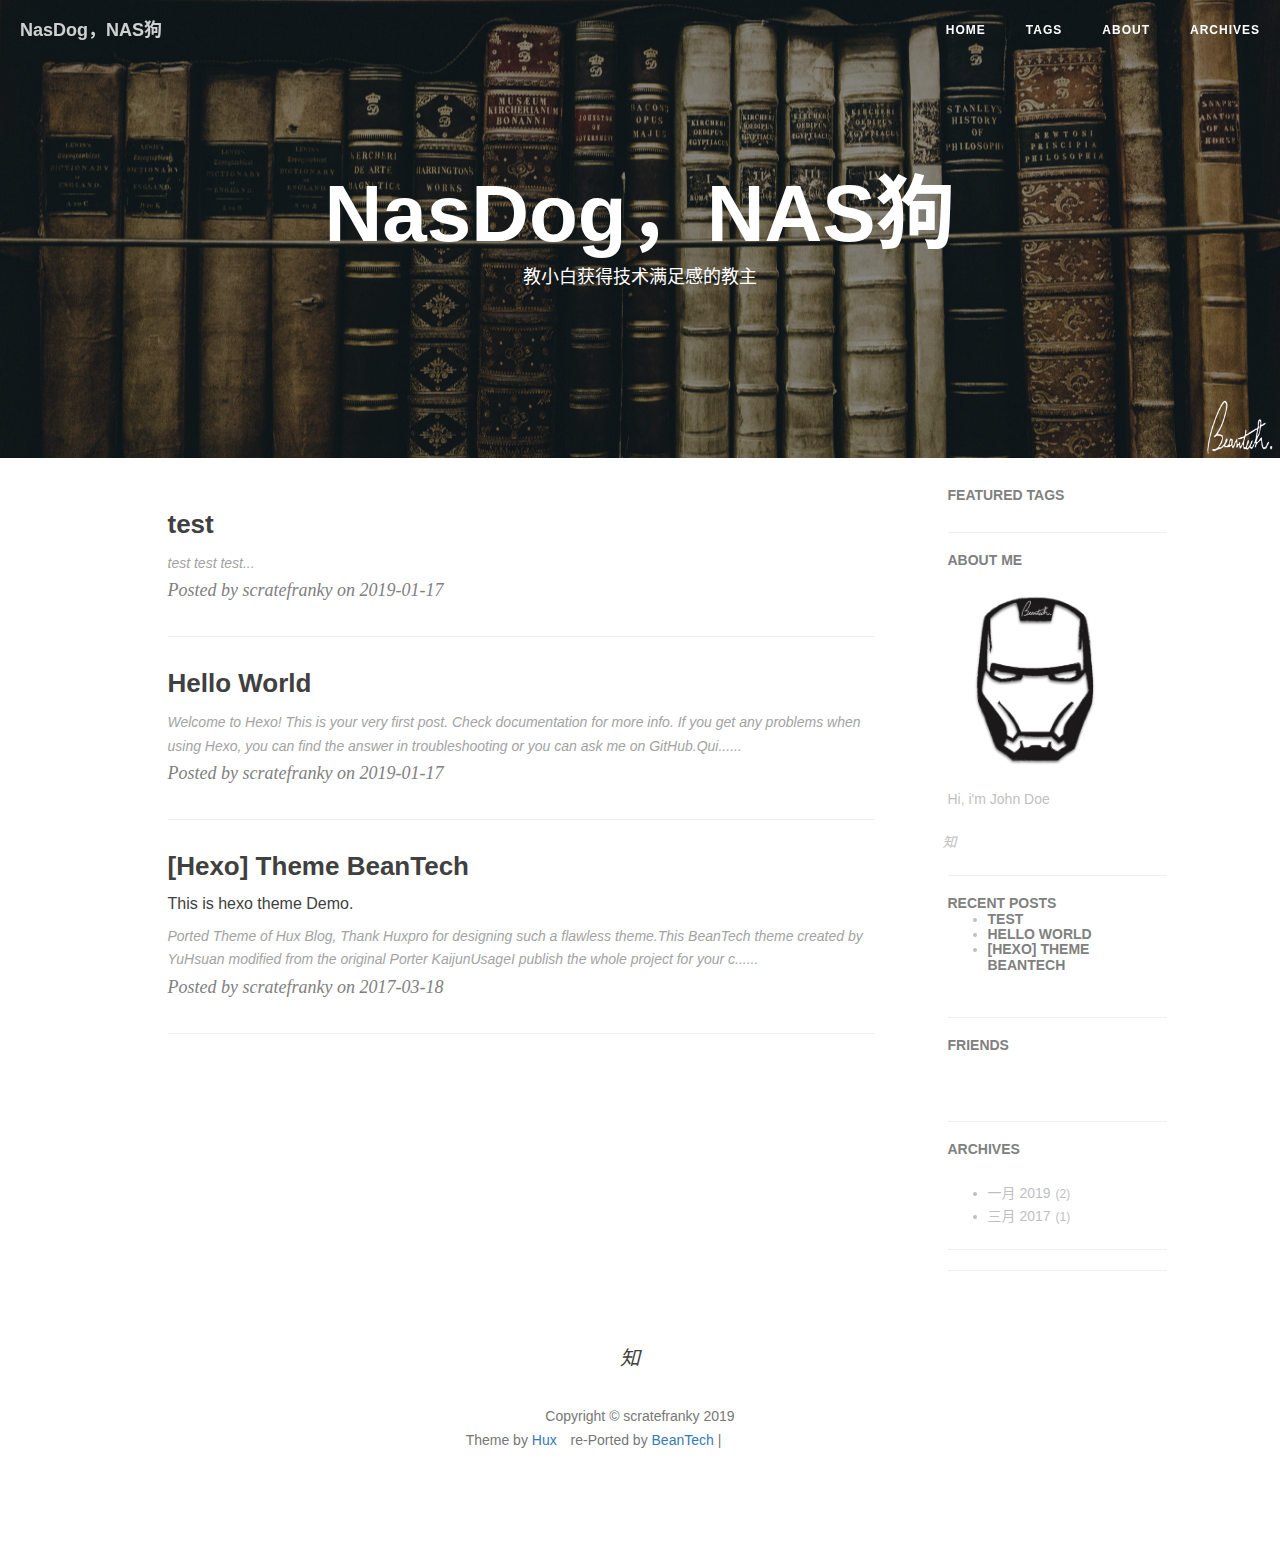
==== commit dc57d884: "Site updated: 2019-01-20 19:58:49" ====
--- a/index.html
+++ b/index.html
@@ -1,588 +1,4 @@
-<!DOCTYPE html>
-<html lang="en">
-
-<!-- Head tag -->
-<head><meta name="generator" content="Hexo 3.8.0">
-    <meta charset="utf-8">
-    <meta http-equiv="X-UA-Compatible" content="IE=edge">
-    <meta name="google-site-verification" content="xBT4GhYoi5qRD5tr338pgPM5OWHHIDR6mNg1a3euekI">
-    <meta name="viewport" content="width=device-width, initial-scale=1">
-    <meta name="description" content="���ƻ��̳̣��������С�׼������������">
-    <meta name="keyword" content="��Ⱥ�ͣ�nasdog��nas����nas">
-    <link rel="shortcut icon" href="/img/ironman-draw.png">
-    <!-- Place this tag in your head or just before your close body tag. -->
-    <script async defer src="https://buttons.github.io/buttons.js"></script>
-    <title>
-        
-          NasDog | NAS��
-        
-    </title>
-
-    <link rel="canonical" href="http://nasdog.cn/">
-
-    <!-- Bootstrap Core CSS -->
-    <link rel="stylesheet" href="/css/bootstrap.min.css">
-
-    <!-- Custom CSS --> 
-    <link rel="stylesheet" href="/css/beantech.min.css">
-    
-    <!-- Pygments Highlight CSS -->
-    <link rel="stylesheet" href="/css/highlight.css">
-
-    <link rel="stylesheet" href="/css/widget.css">
-
-    <link rel="stylesheet" href="/css/rocket.css">
-
-    <link rel="stylesheet" href="/css/signature.css">
-
-    <link rel="stylesheet" href="/css/toc.css">
-
-    <!-- Custom Fonts -->
-    <!-- <link href="https://maxcdn.bootstrapcdn.com/font-awesome/4.3.0/css/font-awesome.min.css" rel="stylesheet" type="text/css"> -->
-    <!-- Hux change font-awesome CDN to qiniu -->
-    <link href="https://cdn.staticfile.org/font-awesome/4.5.0/css/font-awesome.min.css" rel="stylesheet" type="text/css">
-
-
-    <!-- Hux Delete, sad but pending in China
-    <link href='http://fonts.googleapis.com/css?family=Lora:400,700,400italic,700italic' rel='stylesheet' type='text/css'>
-    <link href='http://fonts.googleapis.com/css?family=Open+Sans:300italic,400italic,600italic,700italic,800italic,400,300,600,700,800' rel='stylesheet' type='text/
-    css'>
-    -->
-
-
-    <!-- HTML5 Shim and Respond.js IE8 support of HTML5 elements and media queries -->
-    <!-- WARNING: Respond.js doesn't work if you view the page via file:// -->
-    <!--[if lt IE 9]>
+<!-- build time:Sun Jan 20 2019 19:30:47 GMT+0800 (GMT+08:00) --><!DOCTYPE html><html lang="en"><head><meta name="generator" content="Hexo 3.8.0"><meta charset="utf-8"><meta http-equiv="X-UA-Compatible" content="IE=edge"><meta name="google-site-verification" content="xBT4GhYoi5qRD5tr338pgPM5OWHHIDR6mNg1a3euekI"><meta name="viewport" content="width=device-width,initial-scale=1"><meta name="description" content="NAS定制化教程，满足菜鸟小白技术参与满足感"><meta name="keyword" content="黑群晖，nasdog，nas狗，nas"><link rel="shortcut icon" href="/img/ironman-draw.png"><script async defer src="https://buttons.github.io/buttons.js"></script><title>NasDog | NAS狗</title><link rel="canonical" href="http://nasdog.cn/"><link rel="stylesheet" href="/css/bootstrap.min.css"><link rel="stylesheet" href="/css/beantech.min.css"><link rel="stylesheet" href="/css/highlight.css"><link rel="stylesheet" href="/css/widget.css"><link rel="stylesheet" href="/css/rocket.css"><link rel="stylesheet" href="/css/signature.css"><link rel="stylesheet" href="/css/toc.css"><link href="https://cdn.staticfile.org/font-awesome/4.5.0/css/font-awesome.min.css" rel="stylesheet" type="text/css"><!--[if lt IE 9]>
         <script src="https://oss.maxcdn.com/libs/html5shiv/3.7.0/html5shiv.js"></script>
         <script src="https://oss.maxcdn.com/libs/respond.js/1.4.2/respond.min.js"></script>
-    <![endif]-->
-
-    <!-- ga & ba script hoook -->
-    <script></script>
-</head>
-
-
-<!-- hack iOS CSS :active style -->
-<body ontouchstart="">
-	<!-- Modified by Yu-Hsuan Yen -->
-<!-- Post Header -->
-<style type="text/css">
-    header.intro-header{
-        
-            background-image: url('/img/header_img/home-bg-2-dark.png') 
-            /*config*/
-        
-    }
-    
-    #signature{
-        background-image: url('/img/signature/BeanTechSign-white.png');
-    }
-    
-</style>
-
-<header class="intro-header">
-    <!-- Signature -->
-    <div id="signature">
-        <div class="container">
-            <div class="row">
-                <div class="col-lg-8 col-lg-offset-2 col-md-10 col-md-offset-1">
-                
-                    <div class="site-heading">
-                        <h1>NasDog��NAS��</h1>
-                        <!--<hr class="small">-->
-                        <span class="subheading">��С�׻�ü�������еĽ���</span>
-                    </div>
-                
-
-
-                </div>
-            </div>
-        </div>
-    </div>
-</header>
-
-	
-    <!-- Navigation -->
-<nav class="navbar navbar-default navbar-custom navbar-fixed-top">
-    <div class="container-fluid">
-        <!-- Brand and toggle get grouped for better mobile display -->
-        <div class="navbar-header page-scroll">
-            <button type="button" class="navbar-toggle">
-                <span class="sr-only">Toggle navigation</span>
-                <span class="icon-bar"></span>
-                <span class="icon-bar"></span>
-                <span class="icon-bar"></span>
-            </button>
-            <a class="navbar-brand" href="/">NasDog��NAS��</a>
-        </div>
-
-        <!-- Collect the nav links, forms, and other content for toggling -->
-        <!-- Known Issue, found by Hux:
-            <nav>'s height woule be hold on by its content.
-            so, when navbar scale out, the <nav> will cover tags.
-            also mask any touch event of tags, unfortunately.
-        -->
-        <div id="huxblog_navbar">
-            <div class="navbar-collapse">
-                <ul class="nav navbar-nav navbar-right">
-                    <li>
-                        <a href="/">Home</a>
-                    </li>
-
-                    
-
-                        
-                    
-
-                        
-                        <li>
-                            <a href="/archive/">Archives</a>
-                        </li>
-                        
-                    
-
-                        
-                        <li>
-                            <a href="/about/">About</a>
-                        </li>
-                        
-                    
-
-                        
-                        <li>
-                            <a href="/tags/">Tags</a>
-                        </li>
-                        
-                    
-                    
-                </ul>
-            </div>
-        </div>
-        <!-- /.navbar-collapse -->
-    </div>
-    <!-- /.container -->
-</nav>
-<script>
-    // Drop Bootstarp low-performance Navbar
-    // Use customize navbar with high-quality material design animation
-    // in high-perf jank-free CSS3 implementation
-    var $body   = document.body;
-    var $toggle = document.querySelector('.navbar-toggle');
-    var $navbar = document.querySelector('#huxblog_navbar');
-    var $collapse = document.querySelector('.navbar-collapse');
-
-    $toggle.addEventListener('click', handleMagic)
-    function handleMagic(e){
-        if ($navbar.className.indexOf('in') > 0) {
-        // CLOSE
-            $navbar.className = " ";
-            // wait until animation end.
-            setTimeout(function(){
-                // prevent frequently toggle
-                if($navbar.className.indexOf('in') < 0) {
-                    $collapse.style.height = "0px"
-                }
-            },400)
-        }else{
-        // OPEN
-            $collapse.style.height = "auto"
-            $navbar.className += " in";
-        }
-    }
-</script>
-
-
-    <!-- Main Content -->
-    <!-- Main Content -->
-<div class="container">
-    <div class="row">
-        
-
-<!-- USE SIDEBAR -->
-    <!-- Post Container -->
-            <div class="
-                col-lg-8 col-lg-offset-1
-                col-md-8 col-md-offset-1
-                col-sm-12
-                col-xs-12
-                post-container
-            ">
-            
-                <!-- Main Content -->
-
-
-<div class="post-preview">
-
-    <a href="/2019/01/17/test/">
-        <h2 class="post-title">
-            test
-        </h2>
-        <h3 class="post-subtitle">
-            
-        </h3>
-        <div class="post-content-preview">
-            test  test test
-...
-        </div>
-    </a>
-    
-        <p class="post-meta">
-            Posted by scratefranky on
-            2019-01-17
-        </p>
-    
-
-</div>
-<hr>
-
-<div class="post-preview">
-
-    <a href="/2019/01/17/hello-world/">
-        <h2 class="post-title">
-            Hello World
-        </h2>
-        <h3 class="post-subtitle">
-            
-        </h3>
-        <div class="post-content-preview">
-            Welcome to Hexo! This is your very first post. Check documentation for more info. If you get any problems when using Hexo, you can find the answer in troubleshooting or you can ask me on GitHub.
-Qu......
-        </div>
-    </a>
-    
-        <p class="post-meta">
-            Posted by scratefranky on
-            2019-01-17
-        </p>
-    
-
-</div>
-<hr>
-
-<div class="post-preview">
-
-    <a href="/2017/03/18/hexo-theme-beantech/">
-        <h2 class="post-title">
-            [Hexo] Theme BeanTech
-        </h2>
-        <h3 class="post-subtitle">
-            This is hexo theme Demo.
-        </h3>
-        <div class="post-content-preview">
-            
-Ported Theme of Hux Blog, Thank Huxpro for designing such a flawless theme.
-This BeanTech theme created by YuHsuan modified from the original Porter Kaijun
-
-
-
-
-Usage
-
-I publish the whole project f......
-        </div>
-    </a>
-    
-        <p class="post-meta">
-            Posted by scratefranky on
-            2017-03-18
-        </p>
-    
-
-</div>
-<hr>
-
-
-
-<!-- Pager -->
-
-<ul class="pager">
-    
-    
-</ul>
-
-
-
-                <!-- 如果开启评论功能 -->
-                
-            </div>
-
-          <!-- Sidebar Container -->
-<div class="
-    col-lg-3 col-lg-offset-0
-    col-md-3 col-md-offset-0
-    col-sm-12
-    col-xs-12
-    sidebar-container
-">
-    
-        <!-- Featured Tags -->
-
-<section>
-    <!-- no hr -->
-    <h5><a href="/tags/">FEATURED TAGS</a></h5>
-    <div class="tags">
-        
-            
-        
-            
-        
-    </div>
-</section>
-
-        <hr>
-    
-        <!-- Short About -->
-<section class="visible-md visible-lg">
-    <h5><a href="/about/">ABOUT ME</a></h5>
-    <div class="short-about">
-
-        
-            <img id="avatar_pic" src="/img/ironman-draw.png">
-        
-
-        
-            <p>Hi, i&#39;m John Doe</p>
-        
-
-        <!-- SNS Link -->
-        <ul class="list-inline">
-            
-            
-            
-                <li>
-                    <a target="_blank" href="https://www.zhihu.com/people/Demonbane">
-                        <span class="fa-stack fa-lg">
-                            <i class="fa fa-circle fa-stack-2x"></i>
-                            <i class="fa  fa-stack-1x fa-inverse">知</i>
-                        </span>
-                    </a>
-                </li>
-            
-
-            
-                <li>
-                    <a target="_blank" href="http://weibo.com/Demonbaneen">
-                        <span class="fa-stack fa-lg">
-                            <i class="fa fa-circle fa-stack-2x"></i>
-                            <i class="fa fa-weibo fa-stack-1x fa-inverse"></i>
-                        </span>
-                    </a>
-                </li>
-            
-
-            
-
-            
-                <li>
-                    <a target="_blank" href="https://github.com/YenYuHsuan">
-                        <span class="fa-stack fa-lg">
-                            <i class="fa fa-circle fa-stack-2x"></i>
-                            <i class="fa fa-github fa-stack-1x fa-inverse"></i>
-                        </span>
-                    </a>
-                </li>
-            
-            
-            
-            
-        </ul>
-    </div>
-</section>
-        <hr>
-    
-        
-  <h5>RECENT POSTS
-  <div class="widget">
-    <ul>
-      
-        <li>
-          <a href="/2019/01/17/test/">test</a>
-        </li>
-      
-        <li>
-          <a href="/2019/01/17/hello-world/">Hello World</a>
-        </li>
-      
-        <li>
-          <a href="/2017/03/18/hexo-theme-beantech/">[Hexo] Theme BeanTech</a>
-        </li>
-      
-    </ul>
-  </div>
-</h5>
-        <hr>
-    
-        <!-- Friends Blog -->
-
-<h5>FRIENDS</h5>
-<ul class="list-inline">
-
-    
-        <li><a href="" target="_blank"></a></li>
-    
-        <li><a href="" target="_blank"></a></li>
-    
-        <li><a href="" target="_blank"></a></li>
-    
-        <li><a href="" target="_blank"></a></li>
-    
-</ul>
-
-        <hr>
-    
-</div>
-
-        
-    </div>
-</div>
-
-
-    <!-- Footer -->
-    <!-- Footer -->
-<footer>
-    <div class="container">
-        <div class="row">
-            <div class="col-lg-8 col-lg-offset-2 col-md-10 col-md-offset-1">
-                <ul class="list-inline text-center">
-                
-                
-                
-                    <li>
-                        <a target="_blank" href="https://www.zhihu.com/people/Demonbane">
-                            <span class="fa-stack fa-lg">
-                                <i class="fa fa-circle fa-stack-2x"></i>
-                                <i class="fa  fa-stack-1x fa-inverse">知</i>
-                            </span>
-                        </a>
-                    </li>
-                
-
-                
-                    <li>
-                        <a target="_blank" href="http://weibo.com/Demonbaneen">
-                            <span class="fa-stack fa-lg">
-                                <i class="fa fa-circle fa-stack-2x"></i>
-                                <i class="fa fa-weibo fa-stack-1x fa-inverse"></i>
-                            </span>
-                        </a>
-                    </li>
-                
-
-                
-
-                
-                    <li>
-                        <a target="_blank" href="https://github.com/YenYuHsuan">
-                            <span class="fa-stack fa-lg">
-                                <i class="fa fa-circle fa-stack-2x"></i>
-                                <i class="fa fa-github fa-stack-1x fa-inverse"></i>
-                            </span>
-                        </a>
-                    </li>
-                
-
-                
-
-                </ul>
-                <p class="copyright text-muted">
-                    Copyright &copy; scratefranky 2019 
-                    <br>
-                    Theme by <a href="http://huangxuan.me">Hux</a> 
-                    <span style="display: inline-block; margin: 0 5px;">
-                        <i class="fa fa-heart"></i>
-                    </span> 
-                    re-Ported by <a href="http://beantech.org">BeanTech</a> | 
-                    <iframe style="margin-left: 2px; margin-bottom:-5px;" frameborder="0" scrolling="0" width="91px" height="20px" src="https://ghbtns.com/github-btn.html?user=YenYuHsuan&repo=hexo-theme-beantech&type=star&count=true">
-                    </iframe>
-                </p>
-            </div>
-        </div>
-    </div>
-</footer>
-
-<!-- jQuery -->
-<script src="/js/jquery.min.js"></script>
-
-<!-- Bootstrap Core JavaScript -->
-<script src="/js/bootstrap.min.js"></script>
-
-<!-- Custom Theme JavaScript -->
-<script src="/js/hux-blog.min.js"></script>
-
-
-<!-- async load function -->
-<script>
-    function async(u, c) {
-      var d = document, t = 'script',
-          o = d.createElement(t),
-          s = d.getElementsByTagName(t)[0];
-      o.src = u;
-      if (c) { o.addEventListener('load', function (e) { c(null, e); }, false); }
-      s.parentNode.insertBefore(o, s);
-    }
-</script>
-
-<!-- 
-     Because of the native support for backtick-style fenced code blocks 
-     right within the Markdown is landed in Github Pages, 
-     From V1.6, There is no need for Highlight.js, 
-     so Huxblog drops it officially.
-
-     - https://github.com/blog/2100-github-pages-now-faster-and-simpler-with-jekyll-3-0  
-     - https://help.github.com/articles/creating-and-highlighting-code-blocks/    
--->
-<!--
-    <script>
-        async("http://cdn.bootcss.com/highlight.js/8.6/highlight.min.js", function(){
-            hljs.initHighlightingOnLoad();
-        })
-    </script>
-    <link href="http://cdn.bootcss.com/highlight.js/8.6/styles/github.min.css" rel="stylesheet">
--->
-
-
-<!-- jquery.tagcloud.js -->
-<script>
-    // only load tagcloud.js in tag.html
-    if($('#tag_cloud').length !== 0){
-        async("http://nasdog.cn/js/jquery.tagcloud.js",function(){
-            $.fn.tagcloud.defaults = {
-                //size: {start: 1, end: 1, unit: 'em'},
-                color: {start: '#bbbbee', end: '#0085a1'},
-            };
-            $('#tag_cloud a').tagcloud();
-        })
-    }
-</script>
-
-<!--fastClick.js -->
-<script>
-    async("https://cdn.bootcss.com/fastclick/1.0.6/fastclick.min.js", function(){
-        var $nav = document.querySelector("nav");
-        if($nav) FastClick.attach($nav);
-    })
-</script>
-
-
-<!-- Google Analytics -->
-
-
-
-
-<!-- Baidu Tongji -->
-
-
-
-
-
-
-	<a id="rocket" href="#top" class=""></a>
-	<script type="text/javascript" src="/js/totop.js?v=1.0.0" async=""></script>
-    <script type="text/javascript" src="/js/toc.js?v=1.0.0" async=""></script>
-<!-- Image to hack wechat -->
-<img src="http://nasdog.cn/img/icon_wechat.png" width="0" height="0" />
-<!-- Migrate from head to bottom, no longer block render and still work -->
-
-</body>
-
-</html>
+    <![endif]--><script></script></head><body ontouchstart=""><style type="text/css">header.intro-header{background-image:url(/img/header_img/home-bg-2-dark.png)}#signature{background-image:url(/img/signature/BeanTechSign-white.png)}</style><header class="intro-header"><div id="signature"><div class="container"><div class="row"><div class="col-lg-8 col-lg-offset-2 col-md-10 col-md-offset-1"><div class="site-heading"><h1>NasDog，NAS狗</h1><span class="subheading">教小白获得技术满足感的教主</span></div></div></div></div></div></header><nav class="navbar navbar-default navbar-custom navbar-fixed-top"><div class="container-fluid"><div class="navbar-header page-scroll"><button type="button" class="navbar-toggle"><span class="sr-only">Toggle navigation</span> <span class="icon-bar"></span> <span class="icon-bar"></span> <span class="icon-bar"></span></button> <a class="navbar-brand" href="/">NasDog，NAS狗</a></div><div id="huxblog_navbar"><div class="navbar-collapse"><ul class="nav navbar-nav navbar-right"><li><a href="/">Home</a></li><li><a href="/tags/">Tags</a></li><li><a href="/about/">About</a></li><li><a href="/archive/">Archives</a></li></ul></div></div></div></nav><script>function handleMagic(e){$navbar.className.indexOf("in")>0?($navbar.className=" ",setTimeout(function(){$navbar.className.indexOf("in")<0&&($collapse.style.height="0px")},400)):($collapse.style.height="auto",$navbar.className+=" in")}var $body=document.body,$toggle=document.querySelector(".navbar-toggle"),$navbar=document.querySelector("#huxblog_navbar"),$collapse=document.querySelector(".navbar-collapse");$toggle.addEventListener("click",handleMagic)</script><div class="container"><div class="row"><div class="col-lg-8 col-lg-offset-1 col-md-8 col-md-offset-1 col-sm-12 col-xs-12 post-container"><div class="post-preview"><a href="/2019/01/17/test/"><h2 class="post-title">test</h2><h3 class="post-subtitle"></h3><div class="post-content-preview">test test test...</div></a><p class="post-meta">Posted by scratefranky on 2019-01-17</p></div><hr><div class="post-preview"><a href="/2019/01/17/hello-world/"><h2 class="post-title">Hello World</h2><h3 class="post-subtitle"></h3><div class="post-content-preview">Welcome to Hexo! This is your very first post. Check documentation for more info. If you get any problems when using Hexo, you can find the answer in troubleshooting or you can ask me on GitHub.Qui......</div></a><p class="post-meta">Posted by scratefranky on 2019-01-17</p></div><hr><div class="post-preview"><a href="/2017/03/18/hexo-theme-beantech/"><h2 class="post-title">[Hexo] Theme BeanTech</h2><h3 class="post-subtitle">This is hexo theme Demo.</h3><div class="post-content-preview">Ported Theme of Hux Blog, Thank Huxpro for designing such a flawless theme.This BeanTech theme created by YuHsuan modified from the original Porter KaijunUsageI publish the whole project for your c......</div></a><p class="post-meta">Posted by scratefranky on 2017-03-18</p></div><hr><ul class="pager"></ul></div><div class="col-lg-3 col-lg-offset-0 col-md-3 col-md-offset-0 col-sm-12 col-xs-12 sidebar-container"><section><h5><a href="/tags/">FEATURED TAGS</a></h5><div class="tags"></div></section><hr><section class="visible-md visible-lg"><h5><a href="/about/">ABOUT ME</a></h5><div class="short-about"><img id="avatar_pic" src="/img/ironman-draw.png"><p>Hi, i&#39;m John Doe</p><ul class="list-inline"><li><a target="_blank" href="https://www.zhihu.com/people/Demonbane"><span class="fa-stack fa-lg"><i class="fa fa-circle fa-stack-2x"></i> <i class="fa fa-stack-1x fa-inverse">知</i></span></a></li><li><a target="_blank" href="http://weibo.com/Demonbaneen"><span class="fa-stack fa-lg"><i class="fa fa-circle fa-stack-2x"></i> <i class="fa fa-weibo fa-stack-1x fa-inverse"></i></span></a></li><li><a target="_blank" href="https://github.com/YenYuHsuan"><span class="fa-stack fa-lg"><i class="fa fa-circle fa-stack-2x"></i> <i class="fa fa-github fa-stack-1x fa-inverse"></i></span></a></li></ul></div></section><hr><h5>RECENT POSTS<div class="widget"><ul><li><a href="/2019/01/17/test/">test</a></li><li><a href="/2019/01/17/hello-world/">Hello World</a></li><li><a href="/2017/03/18/hexo-theme-beantech/">[Hexo] Theme BeanTech</a></li></ul></div></h5><hr><h5>FRIENDS</h5><ul class="list-inline"><li><a href="" target="_blank"></a></li><li><a href="" target="_blank"></a></li><li><a href="" target="_blank"></a></li><li><a href="" target="_blank"></a></li></ul><hr><h5>ARCHIVES</h5><div class="widget"><ul class="archive-list"><li class="archive-list-item"><a class="archive-list-link" href="/archives/2019/01/">一月 2019</a><span class="archive-list-count">2</span></li><li class="archive-list-item"><a class="archive-list-link" href="/archives/2017/03/">三月 2017</a><span class="archive-list-count">1</span></li></ul></div><hr><hr></div></div></div><footer><div class="container"><div class="row"><div class="col-lg-8 col-lg-offset-2 col-md-10 col-md-offset-1"><ul class="list-inline text-center"><li><a target="_blank" href="https://www.zhihu.com/people/Demonbane"><span class="fa-stack fa-lg"><i class="fa fa-circle fa-stack-2x"></i> <i class="fa fa-stack-1x fa-inverse">知</i></span></a></li><li><a target="_blank" href="http://weibo.com/Demonbaneen"><span class="fa-stack fa-lg"><i class="fa fa-circle fa-stack-2x"></i> <i class="fa fa-weibo fa-stack-1x fa-inverse"></i></span></a></li><li><a target="_blank" href="https://github.com/YenYuHsuan"><span class="fa-stack fa-lg"><i class="fa fa-circle fa-stack-2x"></i> <i class="fa fa-github fa-stack-1x fa-inverse"></i></span></a></li></ul><p class="copyright text-muted">Copyright &copy; scratefranky 2019<br>Theme by <a href="http://huangxuan.me">Hux</a> <span style="display:inline-block;margin:0 5px"><i class="fa fa-heart"></i> </span>re-Ported by <a href="http://beantech.org">BeanTech</a> |<iframe style="margin-left:2px;margin-bottom:-5px" frameborder="0" scrolling="0" width="91px" height="20px" src="https://ghbtns.com/github-btn.html?user=YenYuHsuan&repo=hexo-theme-beantech&type=star&count=true"></iframe></p></div></div></div></footer><script src="/js/jquery.min.js"></script><script src="/js/bootstrap.min.js"></script><script src="/js/hux-blog.min.js"></script><script>function async(e,n){var t=document,a="script",r=t.createElement(a),c=t.getElementsByTagName(a)[0];r.src=e,n&&r.addEventListener("load",function(e){n(null,e)},!1),c.parentNode.insertBefore(r,c)}</script><script>0!==$("#tag_cloud").length&&async("http://nasdog.cn/js/jquery.tagcloud.js",function(){$.fn.tagcloud.defaults={color:{start:"#bbbbee",end:"#0085a1"}},$("#tag_cloud a").tagcloud()})</script><script>async("https://cdn.bootcss.com/fastclick/1.0.6/fastclick.min.js",function(){var c=document.querySelector("nav");c&&FastClick.attach(c)})</script><a id="rocket" href="#top"></a><script type="text/javascript" src="/js/totop.js?v=1.0.0" async></script><script type="text/javascript" src="/js/toc.js?v=1.0.0" async></script><img src="http://nasdog.cn/img/icon_wechat.png" width="0" height="0"></body></html><!-- rebuild by neat -->--- a/css/beantech.min.css
+++ b/css/beantech.min.css
@@ -1 +1,3 @@
-@media (min-width:1200px){.post-container,.sidebar-container{padding-right:5%}}@media (min-width:768px){.post-container{padding-right:5%}}.sidebar-container{color:#bfbfbf;font-size:14px}.sidebar-container h5{color:gray;padding-bottom:1em;text-transform:uppercase}.sidebar-container h5 a{color:#808080!important;text-decoration:none}.sidebar-container a{color:#bfbfbf!important}.sidebar-container a:hover,.sidebar-container a:active{color:#0085a1!important}.sidebar-container .tags a{border-color:#bfbfbf}.sidebar-container .tags a:hover,.sidebar-container .tags a:active{border-color:#0085a1}.sidebar-container .short-about img{width:80%;display:block;border-radius:5px;margin-bottom:20px}.sidebar-container .short-about p{margin-top:0;margin-bottom:20px}.sidebar-container .short-about .list-inline>li{padding-left:0}body{font-family:-apple-system,"Helvetica Neue","Arial","PingFang SC","Hiragino Sans GB","STHeiti","Microsoft YaHei","Microsoft JhengHei","Source Han Sans SC","Noto Sans CJK SC","Source Han Sans CN","Noto Sans SC","Source Han Sans TC","Noto Sans CJK TC","WenQuanYi Micro Hei",SimSun,sans-serif;line-height:1.7;font-size:16px;color:#404040;overflow-x:hidden}p{margin:30px 0}h1,h2,h3,h4,h5,h6{font-family:-apple-system,"Helvetica Neue","Arial","PingFang SC","Hiragino Sans GB","STHeiti","Microsoft YaHei","Microsoft JhengHei","Source Han Sans SC","Noto Sans CJK SC","Source Han Sans CN","Noto Sans SC","Source Han Sans TC","Noto Sans CJK TC","WenQuanYi Micro Hei",SimSun,sans-serif;line-height:1.7;line-height:1.1;font-weight:700}h4{font-size:21px}a{color:#404040}a:hover,a:focus{color:#0085a1}a img:hover,a img:focus{cursor:zoom-in}article{overflow-x:hidden}blockquote{color:gray;font-style:italic;font-size:.95em;margin:20px 0 20px}blockquote p{margin:0}small.img-hint{display:block;margin-top:-20px;text-align:center}br+small.img-hint{margin-top:-40px}img.shadow{box-shadow:rgba(0,0,0,.258824) 0 2px 5px 0}@media screen and (max-width:768px){select{-webkit-appearance:none;margin-top:15px;color:#337ab7;border-color:#337ab7;padding:0em .4em;background:white}}select{-webkit-appearance:none;margin-top:15px;color:#337ab7;border-color:#337ab7;padding:0 .4em;background:#fff}select.sel-lang{min-height:28px;font-size:14px}.table th,.table td{border:1px solid #eee!important}hr.small{max-width:100px;margin:15px auto;border-width:4px}pre,.table-responsive{-webkit-overflow-scrolling:touch}pre code{display:block;width:auto;white-space:pre;word-wrap:normal}.post-container a{color:#337ab7}.post-container a:hover,.post-container a:focus{color:#0085a1}.post-container h1,.post-container h2,.post-container h3,.post-container h4,.post-container h5,.post-container h6{margin:30px 0 10px}.post-container h5{font-size:19px;font-weight:600;color:gray}.post-container h5+p{margin-top:5px}.post-container h6{font-size:16px;font-weight:600;color:gray}.post-container h6+p{margin-top:5px}.post-container ul,.post-container ol{margin-bottom:40px}@media screen and (max-width:768px){.post-container ul,.post-container ol{padding-left:30px}}@media screen and (max-width:500px){.post-container ul,.post-container ol{padding-left:20px}}.post-container ol ol,.post-container ol ul,.post-container ul ol,.post-container ul ul{margin-bottom:5px}.post-container li p{margin:0;margin-bottom:5px}.post-container li h1,.post-container li h2,.post-container li h3,.post-container li h4,.post-container li h5,.post-container li h6{line-height:2;margin-top:20px}.post-container .tags a{color:gray;border-color:gray}.post-container .tags a:hover,.post-container .tags a:active{color:#0085a1;border-color:#0085a1}@media only screen and (max-width:767px){.navbar-default .navbar-collapse{border:none;background:white;box-shadow:0 5px 10px 2px rgba(0,0,0,.2);box-shadow:rgba(0,0,0,.117647) 0 1px 6px,rgba(0,0,0,.239216) 0 1px 4px;border-radius:2px;width:170px;float:right;margin:0}#huxblog_navbar{opacity:0;transform:scaleX(0);transform-origin:top right;transition:all 0.25s cubic-bezier(.23,1,.32,1);-webkit-transform:scaleX(0);-webkit-transform-origin:top right;-webkit-transition:all 0.25s cubic-bezier(.23,1,.32,1)}#huxblog_navbar a{font-size:13px;line-height:28px}#huxblog_navbar .navbar-collapse{height:0;transform:scaleY(0);transform-origin:top right;transition:transform 500ms cubic-bezier(.23,1,.32,1);-webkit-transform:scaleY(0);-webkit-transform-origin:top right;-webkit-transition:-webkit-transform 500ms cubic-bezier(.23,1,.32,1)}#huxblog_navbar li{opacity:0;transition:opacity 450ms cubic-bezier(.23,1,.32,1) 205ms;-webkit-transition:opacity 450ms cubic-bezier(.23,1,.32,1) 205ms}#huxblog_navbar.in{transform:scaleX(1);-webkit-transform:scaleX(1);opacity:1}#huxblog_navbar.in .navbar-collapse{transform:scaleY(1);-webkit-transform:scaleY(1)}#huxblog_navbar.in li{opacity:1}}.navbar-custom{background:none;border:none;position:absolute;top:0;left:0;width:100%;z-index:3;font-family:-apple-system,"Helvetica Neue","Arial","PingFang SC","Hiragino Sans GB","STHeiti","Microsoft YaHei","Microsoft JhengHei","Source Han Sans SC","Noto Sans CJK SC","Source Han Sans CN","Noto Sans SC","Source Han Sans TC","Noto Sans CJK TC","WenQuanYi Micro Hei",SimSun,sans-serif;line-height:1.7}.navbar-custom .navbar-brand{font-weight:800;color:white;height:56px;line-height:25px}.navbar-custom .navbar-brand:hover{color:rgba(255,255,255,.8)}.navbar-custom .nav li a{text-transform:uppercase;font-size:12px;line-height:20px;font-weight:800;letter-spacing:1px}.navbar-custom .nav li a:active{background:rgba(0,0,0,.12)}@media only screen and (min-width:768px){.navbar-custom{background:transparent;border-bottom:1px solid transparent}.navbar-custom body{font-size:20px}.navbar-custom .navbar-brand{color:white;padding:20px;line-height:20px}.navbar-custom .navbar-brand:hover,.navbar-custom .navbar-brand:focus{color:rgba(255,255,255,.8)}.navbar-custom .nav li a{color:white;padding:20px}.navbar-custom .nav li a:hover,.navbar-custom .nav li a:focus{color:rgba(255,255,255,.8)}.navbar-custom .nav li a:active{background:none}}@media only screen and (min-width:1170px){.navbar-custom{-webkit-transition:background-color 0.3s;-moz-transition:background-color 0.3s;transition:background-color 0.3s;-webkit-transform:translate3d(0,0,0);-moz-transform:translate3d(0,0,0);-ms-transform:translate3d(0,0,0);-o-transform:translate3d(0,0,0);transform:translate3d(0,0,0);-webkit-backface-visibility:hidden;backface-visibility:hidden}.navbar-custom.is-fixed{position:fixed;top:-61px;background-color:rgba(255,255,255,.9);border-bottom:1px solid #f2f2f2;-webkit-transition:-webkit-transform 0.3s;-moz-transition:-moz-transform 0.3s;transition:transform 0.3s}.navbar-custom.is-fixed .navbar-brand{color:#404040}.navbar-custom.is-fixed .navbar-brand:hover,.navbar-custom.is-fixed .navbar-brand:focus{color:#0085a1}.navbar-custom.is-fixed .nav li a{color:#404040}.navbar-custom.is-fixed .nav li a:hover,.navbar-custom.is-fixed .nav li a:focus{color:#0085a1}.navbar-custom.is-visible{-webkit-transform:translate3d(0,100%,0);-moz-transform:translate3d(0,100%,0);-ms-transform:translate3d(0,100%,0);-o-transform:translate3d(0,100%,0);transform:translate3d(0,100%,0)}}.intro-header{background:no-repeat center center;background-color:gray;background-attachment:scroll;-webkit-background-size:cover;-moz-background-size:cover;background-size:cover;-o-background-size:cover;margin-bottom:0}@media only screen and (min-width:768px){.intro-header{margin-bottom:20px}}.intro-header .site-heading,.intro-header .post-heading,.intro-header .page-heading{padding:85px 0 55px;color:white}@media only screen and (min-width:768px){.intro-header .site-heading,.intro-header .post-heading,.intro-header .page-heading{padding:150px 0}}.intro-header .site-heading{padding:95px 0 70px}@media only screen and (min-width:768px){.intro-header .site-heading{padding:150px 0}}.intro-header .site-heading,.intro-header .page-heading{text-align:center}.intro-header .site-heading h1,.intro-header .page-heading h1{margin-top:0;font-size:50px}.intro-header .site-heading .subheading,.intro-header .page-heading .subheading{font-family:-apple-system,"Helvetica Neue","Arial","PingFang SC","Hiragino Sans GB","STHeiti","Microsoft YaHei","Microsoft JhengHei","Source Han Sans SC","Noto Sans CJK SC","Source Han Sans CN","Noto Sans SC","Source Han Sans TC","Noto Sans CJK TC","WenQuanYi Micro Hei",SimSun,sans-serif;line-height:1.7;font-size:18px;line-height:1.1;display:block;font-weight:300;margin:10px 0 0}@media only screen and (min-width:768px){.intro-header .site-heading h1,.intro-header .page-heading h1{font-size:80px}}.intro-header .post-heading h1{font-size:30px;margin-bottom:24px}.intro-header .post-heading .subheading,.intro-header .post-heading .meta{line-height:1.1;display:block}.intro-header .post-heading .subheading{font-family:-apple-system,"Helvetica Neue","Arial","PingFang SC","Hiragino Sans GB","STHeiti","Microsoft YaHei","Microsoft JhengHei","Source Han Sans SC","Noto Sans CJK SC","Source Han Sans CN","Noto Sans SC","Source Han Sans TC","Noto Sans CJK TC","WenQuanYi Micro Hei",SimSun,sans-serif;line-height:1.7;font-size:17px;line-height:1.4;font-weight:400;margin:10px 0 30px;margin-top:-5px}.intro-header .post-heading .meta{font-family:'Lora','Times New Roman',serif;font-style:italic;font-weight:300;font-size:18px}.intro-header .post-heading .meta a{color:white}@media only screen and (min-width:768px){.intro-header .post-heading h1{font-size:55px}.intro-header .post-heading .subheading{font-size:30px}.intro-header .post-heading .meta{font-size:20px}}.post-preview>a{color:#404040}.post-preview>a:hover,.post-preview>a:focus{text-decoration:none;color:#0085a1}.post-preview>a>.post-title{font-size:21px;line-height:1.3;margin-top:30px;margin-bottom:8px}.post-preview>a>.post-subtitle{font-size:15px;line-height:1.3;margin:0;font-weight:300;margin-bottom:10px}.post-preview>.post-meta{font-family:'Lora','Times New Roman',serif;color:gray;font-size:16px;font-style:italic;margin-top:0}.post-preview>.post-meta>a{text-decoration:none;color:#404040}.post-preview>.post-meta>a:hover,.post-preview>.post-meta>a:focus{color:#0085a1;text-decoration:underline}@media only screen and (min-width:768px){.post-preview>a>.post-title{font-size:26px;line-height:1.3;margin-bottom:10px}.post-preview>a>.post-subtitle{font-size:16px}.post-preview .post-meta{font-size:18px}}.post-content-preview{font-size:13px;font-style:italic;color:#a3a3a3}.post-content-preview:hover{color:#0085a1}@media only screen and (min-width:768px){.post-content-preview{font-size:14px}}.section-heading{font-size:36px;margin-top:60px;font-weight:700}.caption{text-align:center;font-size:14px;padding:10px;font-style:italic;margin:0;display:block;border-bottom-right-radius:5px;border-bottom-left-radius:5px}footer{font-size:20px;padding:50px 0 65px}footer .list-inline{margin:0;padding:0}footer .copyright{font-size:14px;text-align:center;margin-bottom:0}footer .copyright a{color:#337ab7}footer .copyright a:hover,footer .copyright a:focus{color:#0085a1}.floating-label-form-group{font-size:14px;position:relative;margin-bottom:0;padding-bottom:.5em;border-bottom:1px solid #eee}.floating-label-form-group input,.floating-label-form-group textarea{z-index:1;position:relative;padding-right:0;padding-left:0;border:none;border-radius:0;font-size:1.5em;background:none;box-shadow:none!important;resize:none}.floating-label-form-group label{display:block;z-index:0;position:relative;top:2em;margin:0;font-size:.85em;line-height:1.764705882em;vertical-align:middle;vertical-align:baseline;opacity:0;-webkit-transition:top 0.3s ease,opacity 0.3s ease;-moz-transition:top 0.3s ease,opacity 0.3s ease;-ms-transition:top 0.3s ease,opacity 0.3s ease;transition:top 0.3s ease,opacity 0.3s ease}.floating-label-form-group::not(:first-child){padding-left:14px;border-left:1px solid #eee}.floating-label-form-group-with-value label{top:0;opacity:1}.floating-label-form-group-with-focus label{color:#0085a1}form .row:first-child .floating-label-form-group{border-top:1px solid #eee}.btn{font-family:-apple-system,"Helvetica Neue","Arial","PingFang SC","Hiragino Sans GB","STHeiti","Microsoft YaHei","Microsoft JhengHei","Source Han Sans SC","Noto Sans CJK SC","Source Han Sans CN","Noto Sans SC","Source Han Sans TC","Noto Sans CJK TC","WenQuanYi Micro Hei",SimSun,sans-serif;line-height:1.7;text-transform:uppercase;font-size:14px;font-weight:800;letter-spacing:1px;border-radius:0;padding:15px 25px}.btn-lg{font-size:16px;padding:25px 35px}.btn-default:hover,.btn-default:focus{background-color:#0085a1;border:1px solid #0085a1;color:white}.pager{margin:20px 0 0!important;padding:0px!important}.pager li>a,.pager li>span{font-family:-apple-system,"Helvetica Neue","Arial","PingFang SC","Hiragino Sans GB","STHeiti","Microsoft YaHei","Microsoft JhengHei","Source Han Sans SC","Noto Sans CJK SC","Source Han Sans CN","Noto Sans SC","Source Han Sans TC","Noto Sans CJK TC","WenQuanYi Micro Hei",SimSun,sans-serif;line-height:1.7;text-transform:uppercase;font-size:13px;font-weight:800;letter-spacing:1px;padding:10px;background-color:white;border-radius:0}@media only screen and (min-width:768px){.pager li>a,.pager li>span{font-size:14px;padding:15px 25px}}.pager li>a{color:#404040}.pager li>a:hover,.pager li>a:focus{color:white;background-color:#0085a1;border:1px solid #0085a1}.pager .disabled>a,.pager .disabled>a:hover,.pager .disabled>a:focus,.pager .disabled>span{color:gray;background-color:#404040;cursor:not-allowed}::-moz-selection{color:white;text-shadow:none;background:#0085a1}::selection{color:white;text-shadow:none;background:#0085a1}img::selection{color:white;background:transparent}img::-moz-selection{color:white;background:transparent}body{webkit-tap-highlight-color:#0085a1}.tags{margin-bottom:-5px}.tags a,.tags .tag{display:inline-block;border:1px solid rgba(255,255,255,.8);border-radius:999em;padding:0 10px;color:#fff;line-height:24px;font-size:12px;text-decoration:none;margin:0 1px;margin-bottom:6px}.tags a:hover,.tags .tag:hover,.tags a:active,.tags .tag:active{color:white;border-color:white;background-color:rgba(255,255,255,.4);text-decoration:none}@media only screen and (min-width:768px){.tags a,.tags .tag{margin-right:5px}}#tag-heading{padding:70px 0 60px}@media only screen and (min-width:768px){#tag-heading{padding:55px 0}}#tag_cloud{margin:20px 0 15px 0}#tag_cloud a,#tag_cloud .tag{font-size:14px;border:none;line-height:28px;margin:0 2px;margin-bottom:8px;background:#D6D6D6}#tag_cloud a:hover,#tag_cloud .tag:hover,#tag_cloud a:active,#tag_cloud .tag:active{background-color:#0085a1!important}@media only screen and (min-width:768px){#tag_cloud{margin-bottom:25px}}.tag-comments{font-size:12px}@media only screen and (min-width:768px){.tag-comments{font-size:14px}}.t:first-child{margin-top:0}.listing-seperator{color:#0085a1;font-size:21px!important}.listing-seperator::before{margin-right:5px}@media only screen and (min-width:768px){.listing-seperator{font-size:20px!important;line-height:2!important}}.one-tag-list .tag-text{font-weight:200;font-family:-apple-system,"Helvetica Neue","Arial","PingFang SC","Hiragino Sans GB","STHeiti","Microsoft YaHei","Microsoft JhengHei","Source Han Sans SC","Noto Sans CJK SC","Source Han Sans CN","Noto Sans SC","Source Han Sans TC","Noto Sans CJK TC","WenQuanYi Micro Hei",SimSun,sans-serif;line-height:1.7}.one-tag-list .post-preview{position:relative}.one-tag-list .post-preview>a .post-title{font-size:16px;font-weight:500;margin-top:20px}.one-tag-list .post-preview>a .post-subtitle{font-size:12px}.one-tag-list .post-preview>.post-meta{position:absolute;right:5px;bottom:0;margin:0;font-size:12px;line-height:12px}@media only screen and (min-width:768px){.one-tag-list .post-preview{margin-left:20px}.one-tag-list .post-preview>a>.post-title{font-size:18px;line-height:1.3}.one-tag-list .post-preview>a>.post-subtitle{font-size:14px}.one-tag-list .post-preview .post-meta{font-size:18px}}.post-container img{display:block;max-width:100%;height:auto;margin:1.5em auto 1.6em auto}.navbar-default .navbar-toggle:focus,.navbar-default .navbar-toggle:hover{background-color:inherit}.navbar-default .navbar-toggle:active{background-color:rgba(255,255,255,.25)}.navbar-default .navbar-toggle{border-color:transparent;padding:19px 16px;margin-top:2px;margin-right:2px;margin-bottom:2px;border-radius:50%}.navbar-default .navbar-toggle .icon-bar{width:18px;border-radius:0;background-color:white}.navbar-default .navbar-toggle .icon-bar+.icon-bar{margin-top:3px}.comment{margin-top:20px}.comment #ds-thread #ds-reset a.ds-like-thread-button{border:1px solid #ddd;border-radius:0;background:white;box-shadow:none;text-shadow:none}.comment #ds-thread #ds-reset li.ds-tab a.ds-current{border:1px solid #ddd;border-radius:0;background:white;box-shadow:none;text-shadow:none}.comment #ds-thread #ds-reset .ds-textarea-wrapper{background:none}.comment #ds-thread #ds-reset .ds-gradient-bg{background:none}#ds-smilies-tooltip ul.ds-smilies-tabs li a{background:white!important}.page-fullscreen .intro-header{position:fixed;left:0;top:0;width:100%;height:100%}.page-fullscreen #tag-heading{position:fixed;left:0;top:0;padding-bottom:150px;width:100%;height:100%;display:-webkit-box;-webkit-box-orient:vertical;-webkit-box-pack:center;-webkit-box-align:center;display:-webkit-flex;-webkit-align-items:center;-webkit-justify-content:center;-webkit-flex-direction:column;display:flex;align-items:center;justify-content:center;flex-direction:column}.page-fullscreen footer{position:absolute;width:100%;bottom:0;padding-bottom:20px;opacity:.6;color:#fff}.page-fullscreen footer .copyright{color:#fff}.page-fullscreen footer .copyright a{color:#fff}.page-fullscreen footer .copyright a:hover{color:#ddd}+/* build time:Sun Jan 20 2019 19:30:50 GMT+0800 (GMT+08:00)*/
+@media (min-width:1200px){.post-container,.sidebar-container{padding-right:5%}}@media (min-width:768px){.post-container{padding-right:5%}}.sidebar-container{color:#bfbfbf;font-size:14px}.sidebar-container h5{color:gray;padding-bottom:1em;text-transform:uppercase}.sidebar-container h5 a{color:grey!important;text-decoration:none}.sidebar-container a{color:#bfbfbf!important}.sidebar-container a:active,.sidebar-container a:hover{color:#0085a1!important}.sidebar-container .tags a{border-color:#bfbfbf}.sidebar-container .tags a:active,.sidebar-container .tags a:hover{border-color:#0085a1}.sidebar-container .short-about img{width:80%;display:block;border-radius:5px;margin-bottom:20px}.sidebar-container .short-about p{margin-top:0;margin-bottom:20px}.sidebar-container .short-about .list-inline>li{padding-left:0}body{font-family:-apple-system,"Helvetica Neue",Arial,"PingFang SC","Hiragino Sans GB",STHeiti,"Microsoft YaHei","Microsoft JhengHei","Source Han Sans SC","Noto Sans CJK SC","Source Han Sans CN","Noto Sans SC","Source Han Sans TC","Noto Sans CJK TC","WenQuanYi Micro Hei",SimSun,sans-serif;line-height:1.7;font-size:16px;color:#404040;overflow-x:hidden}p{margin:30px 0}h1,h2,h3,h4,h5,h6{font-family:-apple-system,"Helvetica Neue",Arial,"PingFang SC","Hiragino Sans GB",STHeiti,"Microsoft YaHei","Microsoft JhengHei","Source Han Sans SC","Noto Sans CJK SC","Source Han Sans CN","Noto Sans SC","Source Han Sans TC","Noto Sans CJK TC","WenQuanYi Micro Hei",SimSun,sans-serif;line-height:1.7;line-height:1.1;font-weight:700}h4{font-size:21px}a{color:#404040}a:focus,a:hover{color:#0085a1}a img:focus,a img:hover{cursor:zoom-in}article{overflow-x:hidden}blockquote{color:gray;font-style:italic;font-size:.95em;margin:20px 0 20px}blockquote p{margin:0}small.img-hint{display:block;margin-top:-20px;text-align:center}br+small.img-hint{margin-top:-40px}img.shadow{box-shadow:rgba(0,0,0,.258824) 0 2px 5px 0}@media screen and (max-width:768px){select{-webkit-appearance:none;margin-top:15px;color:#337ab7;border-color:#337ab7;padding:0 .4em;background:#fff}}select{-webkit-appearance:none;margin-top:15px;color:#337ab7;border-color:#337ab7;padding:0 .4em;background:#fff}select.sel-lang{min-height:28px;font-size:14px}.table td,.table th{border:1px solid #eee!important}hr.small{max-width:100px;margin:15px auto;border-width:4px}.table-responsive,pre{-webkit-overflow-scrolling:touch}pre code{display:block;width:auto;white-space:pre;word-wrap:normal}.post-container a{color:#337ab7}.post-container a:focus,.post-container a:hover{color:#0085a1}.post-container h1,.post-container h2,.post-container h3,.post-container h4,.post-container h5,.post-container h6{margin:30px 0 10px}.post-container h5{font-size:19px;font-weight:600;color:gray}.post-container h5+p{margin-top:5px}.post-container h6{font-size:16px;font-weight:600;color:gray}.post-container h6+p{margin-top:5px}.post-container ol,.post-container ul{margin-bottom:40px}@media screen and (max-width:768px){.post-container ol,.post-container ul{padding-left:30px}}@media screen and (max-width:500px){.post-container ol,.post-container ul{padding-left:20px}}.post-container ol ol,.post-container ol ul,.post-container ul ol,.post-container ul ul{margin-bottom:5px}.post-container li p{margin:0;margin-bottom:5px}.post-container li h1,.post-container li h2,.post-container li h3,.post-container li h4,.post-container li h5,.post-container li h6{line-height:2;margin-top:20px}.post-container .tags a{color:gray;border-color:gray}.post-container .tags a:active,.post-container .tags a:hover{color:#0085a1;border-color:#0085a1}@media only screen and (max-width:767px){.navbar-default .navbar-collapse{border:none;background:#fff;box-shadow:0 5px 10px 2px rgba(0,0,0,.2);box-shadow:rgba(0,0,0,.117647) 0 1px 6px,rgba(0,0,0,.239216) 0 1px 4px;border-radius:2px;width:170px;float:right;margin:0}#huxblog_navbar{opacity:0;transform:scaleX(0);transform-origin:top right;transition:all .25s cubic-bezier(.23,1,.32,1);-webkit-transform:scaleX(0);-webkit-transform-origin:top right;-webkit-transition:all .25s cubic-bezier(.23,1,.32,1)}#huxblog_navbar a{font-size:13px;line-height:28px}#huxblog_navbar .navbar-collapse{height:0;transform:scaleY(0);transform-origin:top right;transition:transform .5s cubic-bezier(.23,1,.32,1);-webkit-transform:scaleY(0);-webkit-transform-origin:top right;-webkit-transition:-webkit-transform .5s cubic-bezier(.23,1,.32,1)}#huxblog_navbar li{opacity:0;transition:opacity 450ms cubic-bezier(.23,1,.32,1) 205ms;-webkit-transition:opacity 450ms cubic-bezier(.23,1,.32,1) 205ms}#huxblog_navbar.in{transform:scaleX(1);-webkit-transform:scaleX(1);opacity:1}#huxblog_navbar.in .navbar-collapse{transform:scaleY(1);-webkit-transform:scaleY(1)}#huxblog_navbar.in li{opacity:1}}.navbar-custom{background:0 0;border:none;position:absolute;top:0;left:0;width:100%;z-index:3;font-family:-apple-system,"Helvetica Neue",Arial,"PingFang SC","Hiragino Sans GB",STHeiti,"Microsoft YaHei","Microsoft JhengHei","Source Han Sans SC","Noto Sans CJK SC","Source Han Sans CN","Noto Sans SC","Source Han Sans TC","Noto Sans CJK TC","WenQuanYi Micro Hei",SimSun,sans-serif;line-height:1.7}.navbar-custom .navbar-brand{font-weight:800;color:#fff;height:56px;line-height:25px}.navbar-custom .navbar-brand:hover{color:rgba(255,255,255,.8)}.navbar-custom .nav li a{text-transform:uppercase;font-size:12px;line-height:20px;font-weight:800;letter-spacing:1px}.navbar-custom .nav li a:active{background:rgba(0,0,0,.12)}@media only screen and (min-width:768px){.navbar-custom{background:0 0;border-bottom:1px solid transparent}.navbar-custom body{font-size:20px}.navbar-custom .navbar-brand{color:#fff;padding:20px;line-height:20px}.navbar-custom .navbar-brand:focus,.navbar-custom .navbar-brand:hover{color:rgba(255,255,255,.8)}.navbar-custom .nav li a{color:#fff;padding:20px}.navbar-custom .nav li a:focus,.navbar-custom .nav li a:hover{color:rgba(255,255,255,.8)}.navbar-custom .nav li a:active{background:0 0}}@media only screen and (min-width:1170px){.navbar-custom{-webkit-transition:background-color .3s;-moz-transition:background-color .3s;transition:background-color .3s;-webkit-transform:translate3d(0,0,0);-moz-transform:translate3d(0,0,0);-ms-transform:translate3d(0,0,0);-o-transform:translate3d(0,0,0);transform:translate3d(0,0,0);-webkit-backface-visibility:hidden;backface-visibility:hidden}.navbar-custom.is-fixed{position:fixed;top:-61px;background-color:rgba(255,255,255,.9);border-bottom:1px solid #f2f2f2;-webkit-transition:-webkit-transform .3s;-moz-transition:-moz-transform .3s;transition:transform .3s}.navbar-custom.is-fixed .navbar-brand{color:#404040}.navbar-custom.is-fixed .navbar-brand:focus,.navbar-custom.is-fixed .navbar-brand:hover{color:#0085a1}.navbar-custom.is-fixed .nav li a{color:#404040}.navbar-custom.is-fixed .nav li a:focus,.navbar-custom.is-fixed .nav li a:hover{color:#0085a1}.navbar-custom.is-visible{-webkit-transform:translate3d(0,100%,0);-moz-transform:translate3d(0,100%,0);-ms-transform:translate3d(0,100%,0);-o-transform:translate3d(0,100%,0);transform:translate3d(0,100%,0)}}.intro-header{background:no-repeat center center;background-color:gray;background-attachment:scroll;-webkit-background-size:cover;-moz-background-size:cover;background-size:cover;-o-background-size:cover;margin-bottom:0}@media only screen and (min-width:768px){.intro-header{margin-bottom:20px}}.intro-header .page-heading,.intro-header .post-heading,.intro-header .site-heading{padding:85px 0 55px;color:#fff}@media only screen and (min-width:768px){.intro-header .page-heading,.intro-header .post-heading,.intro-header .site-heading{padding:150px 0}}.intro-header .site-heading{padding:95px 0 70px}@media only screen and (min-width:768px){.intro-header .site-heading{padding:150px 0}}.intro-header .page-heading,.intro-header .site-heading{text-align:center}.intro-header .page-heading h1,.intro-header .site-heading h1{margin-top:0;font-size:50px}.intro-header .page-heading .subheading,.intro-header .site-heading .subheading{font-family:-apple-system,"Helvetica Neue",Arial,"PingFang SC","Hiragino Sans GB",STHeiti,"Microsoft YaHei","Microsoft JhengHei","Source Han Sans SC","Noto Sans CJK SC","Source Han Sans CN","Noto Sans SC","Source Han Sans TC","Noto Sans CJK TC","WenQuanYi Micro Hei",SimSun,sans-serif;line-height:1.7;font-size:18px;line-height:1.1;display:block;font-weight:300;margin:10px 0 0}@media only screen and (min-width:768px){.intro-header .page-heading h1,.intro-header .site-heading h1{font-size:80px}}.intro-header .post-heading h1{font-size:30px;margin-bottom:24px}.intro-header .post-heading .meta,.intro-header .post-heading .subheading{line-height:1.1;display:block}.intro-header .post-heading .subheading{font-family:-apple-system,"Helvetica Neue",Arial,"PingFang SC","Hiragino Sans GB",STHeiti,"Microsoft YaHei","Microsoft JhengHei","Source Han Sans SC","Noto Sans CJK SC","Source Han Sans CN","Noto Sans SC","Source Han Sans TC","Noto Sans CJK TC","WenQuanYi Micro Hei",SimSun,sans-serif;line-height:1.7;font-size:17px;line-height:1.4;font-weight:400;margin:10px 0 30px;margin-top:-5px}.intro-header .post-heading .meta{font-family:Lora,'Times New Roman',serif;font-style:italic;font-weight:300;font-size:18px}.intro-header .post-heading .meta a{color:#fff}@media only screen and (min-width:768px){.intro-header .post-heading h1{font-size:55px}.intro-header .post-heading .subheading{font-size:30px}.intro-header .post-heading .meta{font-size:20px}}.post-preview>a{color:#404040}.post-preview>a:focus,.post-preview>a:hover{text-decoration:none;color:#0085a1}.post-preview>a>.post-title{font-size:21px;line-height:1.3;margin-top:30px;margin-bottom:8px}.post-preview>a>.post-subtitle{font-size:15px;line-height:1.3;margin:0;font-weight:300;margin-bottom:10px}.post-preview>.post-meta{font-family:Lora,'Times New Roman',serif;color:gray;font-size:16px;font-style:italic;margin-top:0}.post-preview>.post-meta>a{text-decoration:none;color:#404040}.post-preview>.post-meta>a:focus,.post-preview>.post-meta>a:hover{color:#0085a1;text-decoration:underline}@media only screen and (min-width:768px){.post-preview>a>.post-title{font-size:26px;line-height:1.3;margin-bottom:10px}.post-preview>a>.post-subtitle{font-size:16px}.post-preview .post-meta{font-size:18px}}.post-content-preview{font-size:13px;font-style:italic;color:#a3a3a3}.post-content-preview:hover{color:#0085a1}@media only screen and (min-width:768px){.post-content-preview{font-size:14px}}.section-heading{font-size:36px;margin-top:60px;font-weight:700}.caption{text-align:center;font-size:14px;padding:10px;font-style:italic;margin:0;display:block;border-bottom-right-radius:5px;border-bottom-left-radius:5px}footer{font-size:20px;padding:50px 0 65px}footer .list-inline{margin:0;padding:0}footer .copyright{font-size:14px;text-align:center;margin-bottom:0}footer .copyright a{color:#337ab7}footer .copyright a:focus,footer .copyright a:hover{color:#0085a1}.floating-label-form-group{font-size:14px;position:relative;margin-bottom:0;padding-bottom:.5em;border-bottom:1px solid #eee}.floating-label-form-group input,.floating-label-form-group textarea{z-index:1;position:relative;padding-right:0;padding-left:0;border:none;border-radius:0;font-size:1.5em;background:0 0;box-shadow:none!important;resize:none}.floating-label-form-group label{display:block;z-index:0;position:relative;top:2em;margin:0;font-size:.85em;line-height:1.764705882em;vertical-align:middle;vertical-align:baseline;opacity:0;-webkit-transition:top .3s ease,opacity .3s ease;-moz-transition:top .3s ease,opacity .3s ease;-ms-transition:top .3s ease,opacity .3s ease;transition:top .3s ease,opacity .3s ease}.floating-label-form-group::not(:first-child){padding-left:14px;border-left:1px solid #eee}.floating-label-form-group-with-value label{top:0;opacity:1}.floating-label-form-group-with-focus label{color:#0085a1}form .row:first-child .floating-label-form-group{border-top:1px solid #eee}.btn{font-family:-apple-system,"Helvetica Neue",Arial,"PingFang SC","Hiragino Sans GB",STHeiti,"Microsoft YaHei","Microsoft JhengHei","Source Han Sans SC","Noto Sans CJK SC","Source Han Sans CN","Noto Sans SC","Source Han Sans TC","Noto Sans CJK TC","WenQuanYi Micro Hei",SimSun,sans-serif;line-height:1.7;text-transform:uppercase;font-size:14px;font-weight:800;letter-spacing:1px;border-radius:0;padding:15px 25px}.btn-lg{font-size:16px;padding:25px 35px}.btn-default:focus,.btn-default:hover{background-color:#0085a1;border:1px solid #0085a1;color:#fff}.pager{margin:20px 0 0!important;padding:0!important}.pager li>a,.pager li>span{font-family:-apple-system,"Helvetica Neue",Arial,"PingFang SC","Hiragino Sans GB",STHeiti,"Microsoft YaHei","Microsoft JhengHei","Source Han Sans SC","Noto Sans CJK SC","Source Han Sans CN","Noto Sans SC","Source Han Sans TC","Noto Sans CJK TC","WenQuanYi Micro Hei",SimSun,sans-serif;line-height:1.7;text-transform:uppercase;font-size:13px;font-weight:800;letter-spacing:1px;padding:10px;background-color:#fff;border-radius:0}@media only screen and (min-width:768px){.pager li>a,.pager li>span{font-size:14px;padding:15px 25px}}.pager li>a{color:#404040}.pager li>a:focus,.pager li>a:hover{color:#fff;background-color:#0085a1;border:1px solid #0085a1}.pager .disabled>a,.pager .disabled>a:focus,.pager .disabled>a:hover,.pager .disabled>span{color:gray;background-color:#404040;cursor:not-allowed}::-moz-selection{color:#fff;text-shadow:none;background:#0085a1}::selection{color:#fff;text-shadow:none;background:#0085a1}img::selection{color:#fff;background:0 0}img::-moz-selection{color:#fff;background:0 0}body{webkit-tap-highlight-color:#0085a1}.tags{margin-bottom:-5px}.tags .tag,.tags a{display:inline-block;border:1px solid rgba(255,255,255,.8);border-radius:999em;padding:0 10px;color:#fff;line-height:24px;font-size:12px;text-decoration:none;margin:0 1px;margin-bottom:6px}.tags .tag:active,.tags .tag:hover,.tags a:active,.tags a:hover{color:#fff;border-color:#fff;background-color:rgba(255,255,255,.4);text-decoration:none}@media only screen and (min-width:768px){.tags .tag,.tags a{margin-right:5px}}#tag-heading{padding:70px 0 60px}@media only screen and (min-width:768px){#tag-heading{padding:55px 0}}#tag_cloud{margin:20px 0 15px 0}#tag_cloud .tag,#tag_cloud a{font-size:14px;border:none;line-height:28px;margin:0 2px;margin-bottom:8px;background:#d6d6d6}#tag_cloud .tag:active,#tag_cloud .tag:hover,#tag_cloud a:active,#tag_cloud a:hover{background-color:#0085a1!important}@media only screen and (min-width:768px){#tag_cloud{margin-bottom:25px}}.tag-comments{font-size:12px}@media only screen and (min-width:768px){.tag-comments{font-size:14px}}.t:first-child{margin-top:0}.listing-seperator{color:#0085a1;font-size:21px!important}.listing-seperator::before{margin-right:5px}@media only screen and (min-width:768px){.listing-seperator{font-size:20px!important;line-height:2!important}}.one-tag-list .tag-text{font-weight:200;font-family:-apple-system,"Helvetica Neue",Arial,"PingFang SC","Hiragino Sans GB",STHeiti,"Microsoft YaHei","Microsoft JhengHei","Source Han Sans SC","Noto Sans CJK SC","Source Han Sans CN","Noto Sans SC","Source Han Sans TC","Noto Sans CJK TC","WenQuanYi Micro Hei",SimSun,sans-serif;line-height:1.7}.one-tag-list .post-preview{position:relative}.one-tag-list .post-preview>a .post-title{font-size:16px;font-weight:500;margin-top:20px}.one-tag-list .post-preview>a .post-subtitle{font-size:12px}.one-tag-list .post-preview>.post-meta{position:absolute;right:5px;bottom:0;margin:0;font-size:12px;line-height:12px}@media only screen and (min-width:768px){.one-tag-list .post-preview{margin-left:20px}.one-tag-list .post-preview>a>.post-title{font-size:18px;line-height:1.3}.one-tag-list .post-preview>a>.post-subtitle{font-size:14px}.one-tag-list .post-preview .post-meta{font-size:18px}}.post-container img{display:block;max-width:100%;height:auto;margin:1.5em auto 1.6em auto}.navbar-default .navbar-toggle:focus,.navbar-default .navbar-toggle:hover{background-color:inherit}.navbar-default .navbar-toggle:active{background-color:rgba(255,255,255,.25)}.navbar-default .navbar-toggle{border-color:transparent;padding:19px 16px;margin-top:2px;margin-right:2px;margin-bottom:2px;border-radius:50%}.navbar-default .navbar-toggle .icon-bar{width:18px;border-radius:0;background-color:#fff}.navbar-default .navbar-toggle .icon-bar+.icon-bar{margin-top:3px}.comment{margin-top:20px}.comment #ds-thread #ds-reset a.ds-like-thread-button{border:1px solid #ddd;border-radius:0;background:#fff;box-shadow:none;text-shadow:none}.comment #ds-thread #ds-reset li.ds-tab a.ds-current{border:1px solid #ddd;border-radius:0;background:#fff;box-shadow:none;text-shadow:none}.comment #ds-thread #ds-reset .ds-textarea-wrapper{background:0 0}.comment #ds-thread #ds-reset .ds-gradient-bg{background:0 0}#ds-smilies-tooltip ul.ds-smilies-tabs li a{background:#fff!important}.page-fullscreen .intro-header{position:fixed;left:0;top:0;width:100%;height:100%}.page-fullscreen #tag-heading{position:fixed;left:0;top:0;padding-bottom:150px;width:100%;height:100%;display:-webkit-box;-webkit-box-orient:vertical;-webkit-box-pack:center;-webkit-box-align:center;display:-webkit-flex;-webkit-align-items:center;-webkit-justify-content:center;-webkit-flex-direction:column;display:flex;align-items:center;justify-content:center;flex-direction:column}.page-fullscreen footer{position:absolute;width:100%;bottom:0;padding-bottom:20px;opacity:.6;color:#fff}.page-fullscreen footer .copyright{color:#fff}.page-fullscreen footer .copyright a{color:#fff}.page-fullscreen footer .copyright a:hover{color:#ddd}
+/* rebuild by neat */--- a/css/highlight.css
+++ b/css/highlight.css
@@ -1,136 +1,3 @@
-/*https://github.com/chriskempson/tomorrow-theme*/
-.post-container pre,
-.post-container .highlight {
-  overflow: auto;
-  margin: 20px 0;
-  padding: 15px;
-  font-size: 13px;
-  color: #c5c8c6;
-  background: #1d1f21;
-  line-height: $line-height-code-block;
-}
-/*pre, code { 
-  font-family: $code-font-family;
-}*/
-/*
-.post-container code {
-  padding: 2px 4px;
-  word-break: break-all;
-  color: $code-foreground;
-  background: $code-background;
-  border-radius: $code-border-radius;
-  font-size $code-font-size;
-}*/
-.post-container pre code {
-  padding: 0;
-  color: #c5c8c6;
-  background: none;
-  text-shadow: none;
-}
-.post-container .highlight pre {
-  border: none;
-  margin: 0;
-  padding: 1px;
-}
-.post-container .highlight table {
-  margin: 0;
-  width: auto;
-  border: none;
-}
-.post-container .highlight td {
-  border: none !important;
-  padding: 0;
-}
-.post-container .highlight figcaption {
-  zoom: 1;
-  font-size: 1em;
-  color: #c5c8c6;
-  line-height: 1em;
-  margin-bottom: 1em;
-}
-.post-container .highlight figcaption:before,
-.post-container .highlight figcaption:after {
-  content: "";
-  display: table;
-}
-.post-container .highlight figcaption:after {
-  clear: both;
-}
-.post-container .highlight figcaption a {
-  float: right;
-  color: #c5c8c6;
-}
-.post-container .highlight figcaption a:hover {
-  border-bottom-color: #c5c8c6;
-}
-.post-container .highlight .gutter pre {
-  color: #666;
-  text-align: right;
-  padding-right: 20px;
-}
-.post-container .highlight .line {
-  height: 20px;
-}
-.post-container .gist table {
-  width: auto;
-}
-.post-container .gist table td {
-  border: none;
-}
-.post-container pre .comment {
-  color: #969896;
-}
-.post-container pre .variable,
-.post-container pre .attribute,
-.post-container pre .tag,
-.post-container pre .regexp,
-.post-container pre .ruby .constant,
-.post-container pre .xml .tag .title,
-.post-container pre .xml .pi,
-.post-container pre .xml .doctype,
-.post-container pre .html .doctype,
-.post-container pre .css .id,
-.post-container pre .css .class,
-.post-container pre .css .pseudo {
-  color: #c66;
-}
-.post-container pre .number,
-.post-container pre .preprocessor,
-.post-container pre .built_in,
-.post-container pre .literal,
-.post-container pre .params,
-.post-container pre .constant,
-.post-container pre .command {
-  color: #de935f;
-}
-.post-container pre .ruby .class .title,
-.post-container pre .css .rules .attribute,
-.post-container pre .string,
-.post-container pre .value,
-.post-container pre .inheritance,
-.post-container pre .header,
-.post-container pre .ruby .symbol,
-.post-container pre .xml .cdata,
-.post-container pre .special,
-.post-container pre .number,
-.post-container pre .formula {
-  color: #b5bd68;
-}
-.post-container pre .title,
-.post-container pre .css .hexcolor {
-  color: #8abeb7;
-}
-.post-container pre .function,
-.post-container pre .python .decorator,
-.post-container pre .python .title,
-.post-container pre .ruby .function .title,
-.post-container pre .ruby .title .keyword,
-.post-container pre .perl .sub,
-.post-container pre .javascript .title,
-.post-container pre .coffeescript .title {
-  color: #81a2be;
-}
-.post-container pre .keyword,
-.post-container pre .javascript .function {
-  color: #b294bb;
-}
+/* build time:Sun Jan 20 2019 19:30:49 GMT+0800 (GMT+08:00)*/
+.post-container .highlight,.post-container pre{overflow:auto;margin:20px 0;padding:15px;font-size:13px;color:#c5c8c6;background:#1d1f21;line-height:$line-height-code-block}.post-container pre code{padding:0;color:#c5c8c6;background:0 0;text-shadow:none}.post-container .highlight pre{border:none;margin:0;padding:1px}.post-container .highlight table{margin:0;width:auto;border:none}.post-container .highlight td{border:none!important;padding:0}.post-container .highlight figcaption{zoom:1;font-size:1em;color:#c5c8c6;line-height:1em;margin-bottom:1em}.post-container .highlight figcaption:after,.post-container .highlight figcaption:before{content:"";display:table}.post-container .highlight figcaption:after{clear:both}.post-container .highlight figcaption a{float:right;color:#c5c8c6}.post-container .highlight figcaption a:hover{border-bottom-color:#c5c8c6}.post-container .highlight .gutter pre{color:#666;text-align:right;padding-right:20px}.post-container .highlight .line{height:20px}.post-container .gist table{width:auto}.post-container .gist table td{border:none}.post-container pre .comment{color:#969896}.post-container pre .attribute,.post-container pre .css .class,.post-container pre .css .id,.post-container pre .css .pseudo,.post-container pre .html .doctype,.post-container pre .regexp,.post-container pre .ruby .constant,.post-container pre .tag,.post-container pre .variable,.post-container pre .xml .doctype,.post-container pre .xml .pi,.post-container pre .xml .tag .title{color:#c66}.post-container pre .built_in,.post-container pre .command,.post-container pre .constant,.post-container pre .literal,.post-container pre .number,.post-container pre .params,.post-container pre .preprocessor{color:#de935f}.post-container pre .css .rules .attribute,.post-container pre .formula,.post-container pre .header,.post-container pre .inheritance,.post-container pre .number,.post-container pre .ruby .class .title,.post-container pre .ruby .symbol,.post-container pre .special,.post-container pre .string,.post-container pre .value,.post-container pre .xml .cdata{color:#b5bd68}.post-container pre .css .hexcolor,.post-container pre .title{color:#8abeb7}.post-container pre .coffeescript .title,.post-container pre .function,.post-container pre .javascript .title,.post-container pre .perl .sub,.post-container pre .python .decorator,.post-container pr